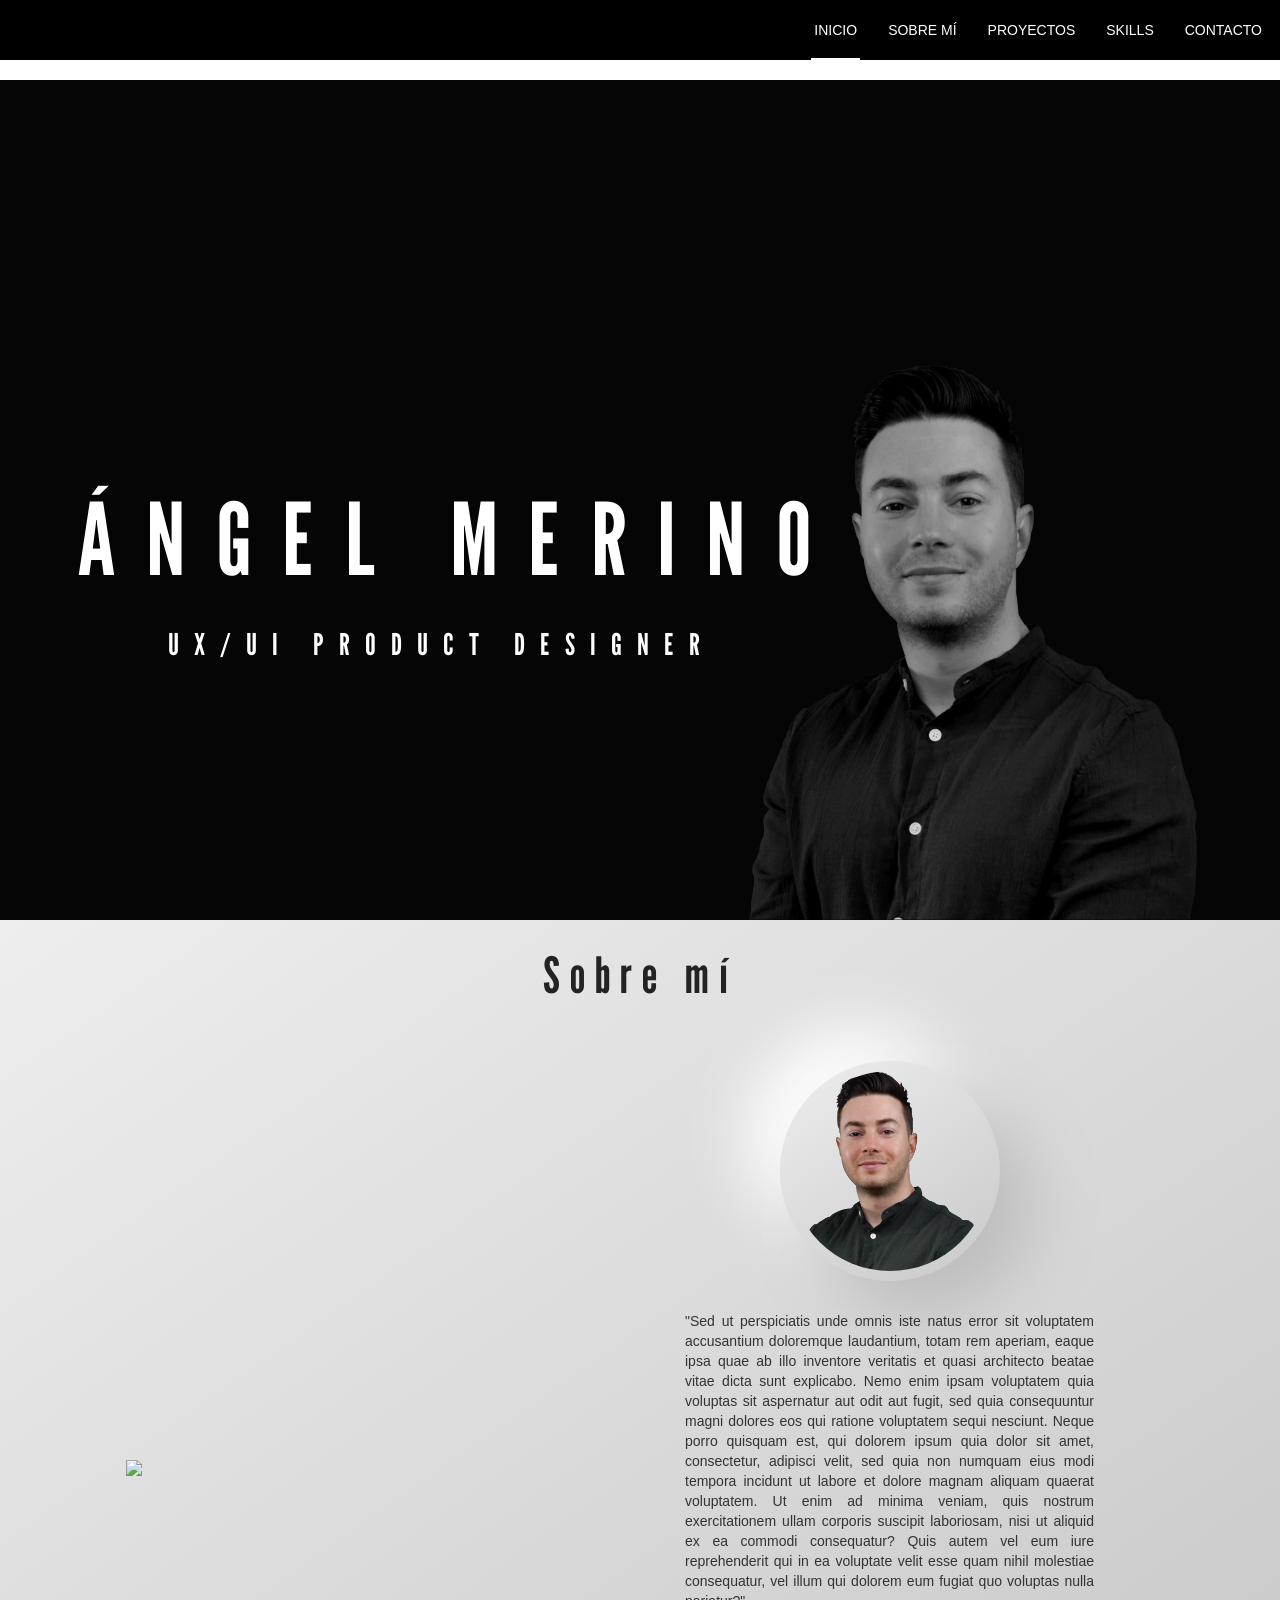
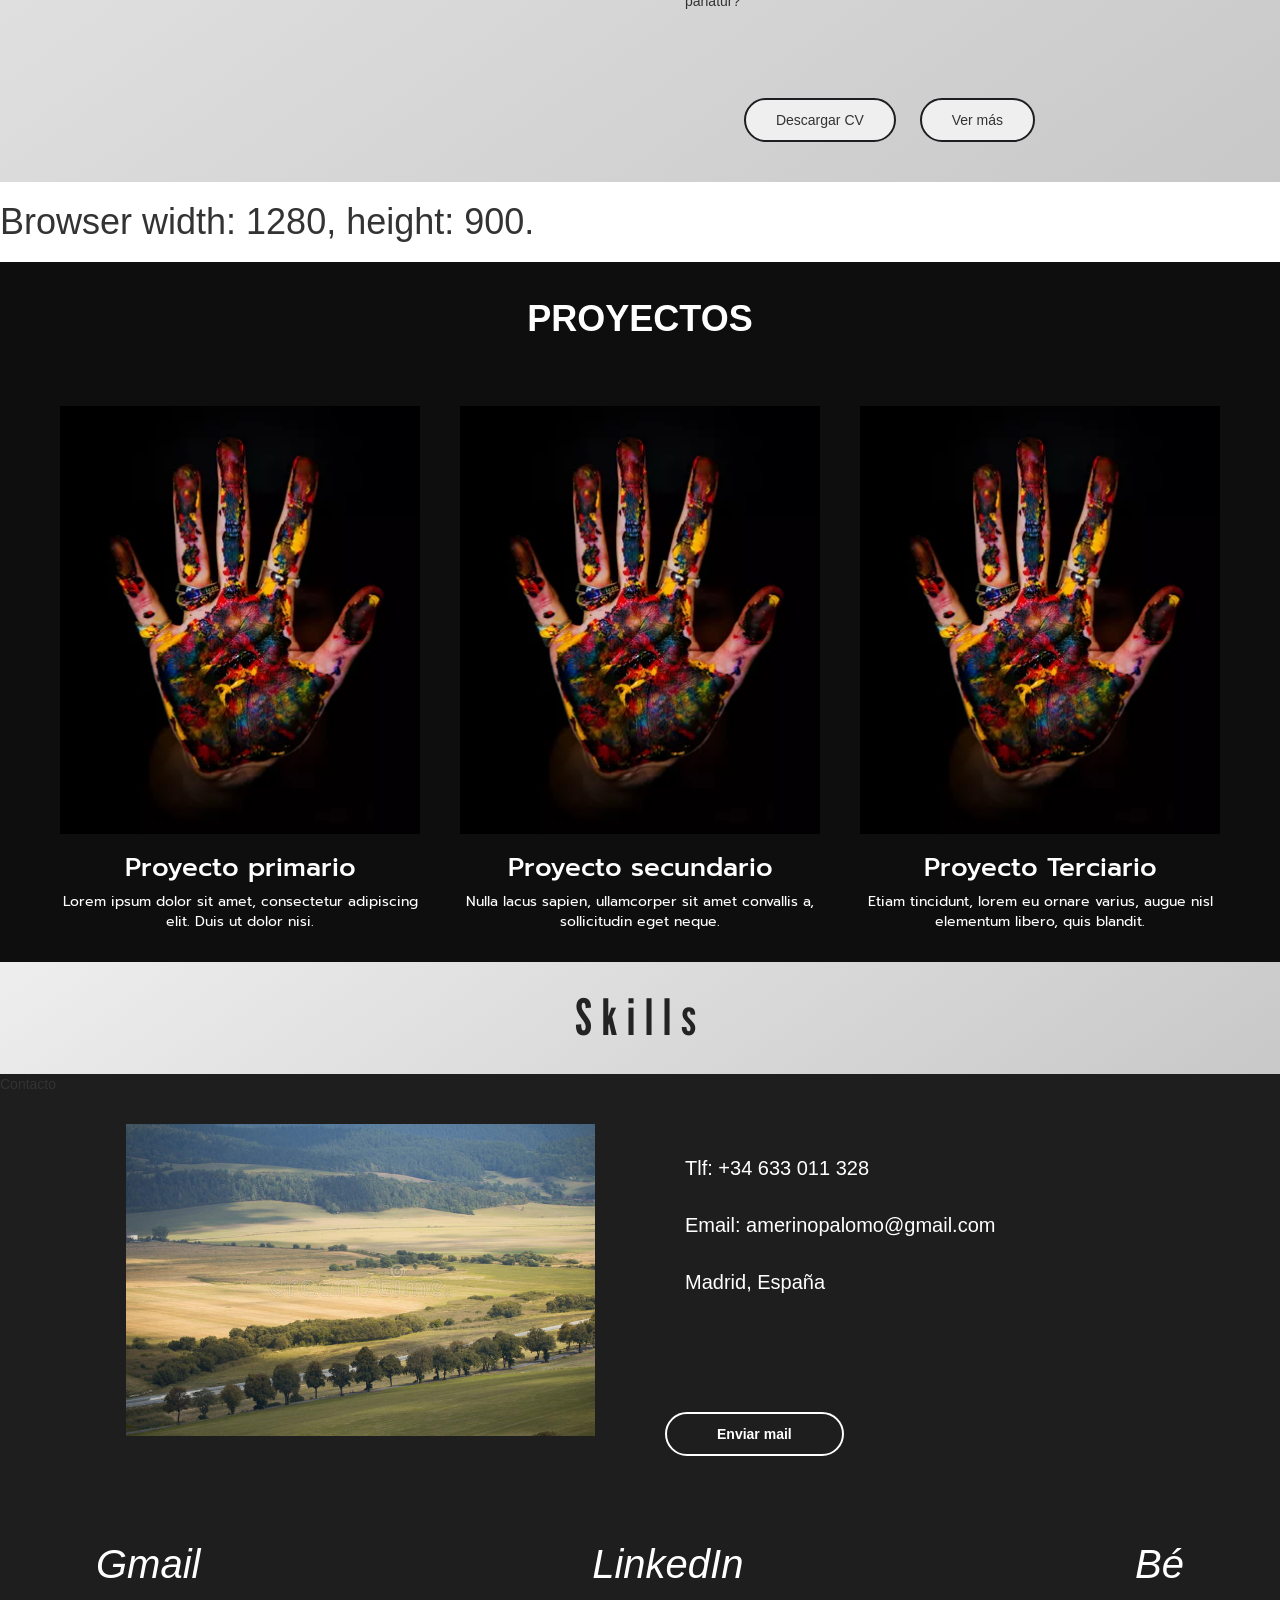
==== index.html @ cefaa162 "proyect section" ====
<!DOCTYPE html>
<html lang="en">
<head>
    <meta http-equiv="Content-Type" content="text/html; charset=utf-8">
    <meta http-equiv="X-UA-Compatible" content="IE=edge">
    <title>Ángel Merino</title>
    <meta name="description" content="Ángel Merino Portfolio">
    <meta name="author" content="Jorge Martín Gabardós">
    <meta name="keywords" content="">
    <meta name="viewport" content="width=device-width, initial-scale=1, minimum-scale=1, user-scalable=no">
    <link rel="icon" type="image/png" href="assets/img/fav-icon.png">
    <link rel="stylesheet" href="assets/css/bootstrap.min.css" />
    <link rel="stylesheet" href="assets/css/font-awesome.min.css" />

    <link rel="stylesheet" href="assets/css/style.css">ç
    <link rel="stylesheet" href="assets/css/proyectsStyle.css">
    <link href='https://fonts.googleapis.com/css?family=League Gothic' rel='stylesheet'>
    <link href='https://fonts.googleapis.com/css?family=Rubik' rel='stylesheet'>
    <link href='https://fonts.googleapis.com/css?family=Prompt' rel='stylesheet'>
    <link href="https://fonts.cdnfonts.com/css/sf-pro-display" rel="stylesheet">

</head>
<body>
    <!-- Header -->
    <header id="masthead" class="site-header">
        <nav id="primary-navigation" class="site-navigation" data-spy="affix">
            <div class="navbar-header page-scroll">
                <button type="button" class="navbar-toggle collapsed" data-toggle="collapse" data-target="#portfolio-perfect-collapse" aria-expanded="false" >
                    <span class="icon-bar"></span>
                    <span class="icon-bar"></span>
                    <span class="icon-bar"></span>
                </button>
                    
                    <!-- Name -->
                <div class="page-scroll site-logo">
                    <a href="#masthead"></a>
                </div>
            </div><!-- /.navbar-header -->
            <div class="main-menu collapse navbar-collapse" id="portfolio-perfect-collapse">
                    <!-- Navigation -->
                <ul class="nav navbar-nav navbar-right">
                    <li class="page-scroll"><a href="#masthead">Inicio</a></li>
                    <li class="page-scroll"><a href="#about">Sobre Mí</a></li>
                    <li class="page-scroll"><a href="#proyects">Proyectos</a></li>
                    <li class="page-scroll"><a href="#skills">Skills</a></li>
                    <li class="page-scroll"><a href="#contact">Contacto</a></li>                 
                </ul><!-- /.navbar-nav -->

            </div><!-- /.navbar-collapse -->
        </nav><!-- /.primary-navigation -->
    </header><!-- /#header -->
    <!-- End Header -->

    <!-- Hero Section, Background Image change in css -->
        <div id="top" class="hero background-overlay">
            <div class="hero-filter">
            <!-- Name & Description -->
                <div class="hero-content">
                    <h1>Ángel Merino</h1>
                    <p class="hero-job"><span>ux/ui product designer</span></p>
                </div>
            </div>
        </div>

    <!-- Main content -->
    <main id="main" class="site-main">
        <!-- ----------------------ABOUT ME---------------------- -->
		<section class="site-section" id="about">
			<div class="about-section">
                <div class="about-title">
                    <span>Sobre mí</span>
                </div>
                <div class="about-me">
                    <div class="about-media">
                        <div class="about-video">
                            <iframe src="https://www.youtube.com/embed/mkggXE5e2yk" width=640 height=360 title="YouTube video player" frameborder="0" allow="accelerometer; autoplay; clipboard-write; encrypted-media; gyroscope; picture-in-picture; web-share" allowfullscreen></iframe>
                        </div>
                        <div class="about-image">
                            <img src="https://picsum.photos/id/237/1920/1080">
                        </div>
                    </div>
                    <div class="about-content">
                        <div class="avatar-frame">
                            <div class="about-avatar"></div>
                        </div>
                        <div class="about-text">
                            <p>"Sed ut perspiciatis unde omnis iste natus error sit voluptatem accusantium doloremque laudantium, totam rem aperiam, eaque ipsa quae ab illo inventore veritatis et quasi architecto beatae vitae dicta sunt explicabo. Nemo enim ipsam voluptatem quia voluptas sit aspernatur aut odit aut fugit, sed quia consequuntur magni dolores eos qui ratione voluptatem sequi nesciunt. Neque porro quisquam est, qui dolorem ipsum quia dolor sit amet, consectetur, adipisci velit, sed quia non numquam eius modi tempora incidunt ut labore et dolore magnam aliquam quaerat voluptatem. Ut enim ad minima veniam, quis nostrum exercitationem ullam corporis suscipit laboriosam, nisi ut aliquid ex ea commodi consequatur? Quis autem vel eum iure reprehenderit qui in ea voluptate velit esse quam nihil molestiae consequatur, vel illum qui dolorem eum fugiat quo voluptas nulla pariatur?"</p>
                        </div>
                        <div class="about-button">
                            <input type="button" value="Descargar CV"/>
                            <input type="button" value="Ver más"/>
                        </div>
                    </div>
                </div>
			</div>
		</section>
    </div>

<h1 id="demo"></h1>
<script>
var w = window.innerWidth;
var h = window.innerHeight;

var x = document.getElementById("demo");
x.innerHTML = "Browser width: " + w + ", height: " + h + ".";
</script>

<!-- INICIO DE SECCION - PROYECTOS -->
    <section class="site-section" id="proyects">
    
    <div class="proyect-section">
        <h1>Proyectos</h1>
        <div class="proyect-content">
            <div class="proyect">
                <div class="proyect-image">
                    <img src="assets/img/blog01.png">
                </div>
                <div class="proyect-desc">
                    <h2>Proyecto primario</h2>
                    <p>
                        Lorem ipsum dolor sit amet, consectetur adipiscing elit. Duis ut dolor nisi. 
                    </p>
                </div>
            </div>
            <div class="proyect">
                <div class="proyect-image">
                    <img src="assets/img/blog01.png">
                </div>
                <div class="proyect-desc">
                    <h2>Proyecto secundario</h2>
                    <p>
                        Nulla lacus sapien, ullamcorper sit amet convallis a, sollicitudin eget neque.
                    </p>
                </div>
            </div>
            <div class="proyect">
                <div class="proyect-image">
                    <img src="assets/img/blog01.png">
                </div>
                <div class="proyect-desc">
                    <h2>Proyecto Terciario</h2>
                    <p>
                        Etiam tincidunt, lorem eu ornare varius, augue nisl elementum libero, quis blandit.
                    </p>
                </div>
            </div>
        </div>
    </div>
    </section>
    <!-- FIN DE SECCIÓN - PROYECTOS -->
    <section class="site-section" id="skills">
        <div class="skills-section">
            <div class="skills-title">
                <span>Skills</span>
            </div>
    </section>

    <section class="site-section" id="contact">
        <div class="contact-section">
            <div class="contact-title">
                <span>Contacto</span>
            </div>
            <div class="contact">
                <div class="contact-media">
                    <div class="contact-image">
                        <img src="assets/img/paisaje-genérico.jpg">
                    </div>
                </div>
                <div class="contact-content">
                    <div class="contact-data">
                        <p>
                            Tlf: +34 633 011 328<br><br>
                            Email: amerinopalomo@gmail.com<br><br>
                            Madrid, España<br><br>
                        </p>
                    </div>
                    <div class="contact-button">
                        <input type="button" value="Enviar mail">
                    </div>      
                </div>
            </div>
            <div class="networks">
                <i>Gmail</i>
                <i>LinkedIn</i>
                <i>Bé</i>
            </div>
        </div>
    </section>
    <!-- Bootstrap core JavaScript
    ================================================== -->
    <!-- Placed at the end of the document so the pages load faster -->
    <!-- jQuery core js | Do not Delete -->
    <script src="assets/js/jquery.min.js"></script>

    <!-- Bootstrap core js | Do not Delete -->
    <script src="assets/js/bootstrap.min.js"></script>

    <!-- Easing JS -->
    <script src="assets/js/jquery.easing.min.js"></script>

    <!-- Custom JS -->
    <script src="assets/js/script.js"></script>
  
</body>
</html>
---- assets/css/style.css ----
* {margin:0; padding:0}
/*
 * Theme Name: Pixel Perfect Portfolio
 * Author: Pixel Perfect
 * Author URI/Mail: pixelperfectmk@gmail.com
 * Version: 1.0
 */


/* CUSTOM RESETS
================================================== */

/* LAYOUT
================================================== */
html, body {
  width: 100%;
  height: 100%;
  margin: 0;
  /* padding:0px 5px 0px 5px;*/
}

/* HEADER
================================================== */
.site-header {
  height: 60px;
}

.site-logo {
  display: inline-block;
  position: relative;
  padding: 0 30px 0 15px;
  height: 60px;
  z-index: 2;
}

.site-logo:before {
  content: '';
  position: absolute;
  width: 2000px;
  height: 100%;
  top: 0;
  right: 0;
}

.site-logo a {
  position: relative;
  font-family: ""; /* falta incluir */
  display: inline-block;
  margin-top: 17px;
  font-size: 26px;
  line-height: 26px;
  color: #ffffff;
  text-transform: uppercase;
}

/* Navigation */
.site-navigation {
  background-color: #000;
}

.site-navigation.affix {
  top: 0;
  left: 0;
  right: 0;
  width: 100%;
  z-index: 1005;
}

.site-navigation .navbar-nav {
  padding-top: 23px;
}

.site-navigation .navbar-nav > li > a {
  padding: 0px 3px 21px;
  font-size: 14px;
  line-height: 14px;
  color: #ffffff;
  text-transform: uppercase;
  border-bottom: 2px solid transparent;
  -webkit-transition: border-color 0.20s ease-in-out;
  -o-transition: border-color 0.20s ease-in-out;
  -moz-transition: border-color 0.20s ease-in-out;
  transition: border-color 0.20s ease-in-out;
}

.site-navigation .navbar-nav.navbar-right {
  margin-right: 0;
}

.site-navigation .navbar-nav > li + li > a {
  margin-left: 25px; /* margen entre elementos del menú */
}

.navbar-nav > li > a:hover,
.navbar-nav > li.active > a,
.nav > li > a:hover,
.nav > li.active > a {
  background-color: transparent;
  border-color: #FFF;
}

.nav > li > a:focus {
  background-color: transparent;
}

@media only screen and (max-width: 1199px) {
  /* HEADER */
  .site-navigation .navbar-nav > li + li > a {
    margin-left: 15px;
  }
  .service p {
    bottom: 10px;
  }
}

@media only screen and (max-width: 991px) {
  /* HEADER */
  .site-navigation .navbar-nav > li + li > a {
    margin-left: 8px;
  }
}

@media only screen and (max-width: 767px) {
  /* HEADER */
  /* Navigation */
  .site-navigation .navbar-nav {
    padding-top: 0;
  }
  .site-navigation .navbar-toggle {
    margin: 0 5px 0 0;
    height: 60px;
    line-height: 60px;
    border: 0;
  }
  .site-navigation .navbar-toggle .icon-bar {
    position: relative;
    background-color: #fff;
    transition: top 0.20s ease-in-out;
    -moz-transition: top 0.20s ease-in-out;
    -webkit-transition: top 0.20s ease-in-out;
    -o-transition: top 0.20s ease-in-out;
    -ms-transition: top 0.20 ease-in-out;
  }
  .site-navigation .navbar-toggle .icon-bar:first-child {
    top: 6px;
  }
  .site-navigation .navbar-toggle .icon-bar:last-child {
    top: -6px;
  }
  .site-navigation .navbar-toggle.collapsed .icon-bar {
    top: 0;
  }
  .site-navigation .navbar-collapse {
    position: relative;
    background-color: #1c1e22;
    z-index: 99;
    text-align: center;
    box-shadow: none;
  }
  .site-navigation .navbar-nav {
    margin: 0;
  }
  .site-navigation .navbar-nav > li > a {
    display: inline-block;
    margin: 10px 0;
    padding-bottom: 0px;
  }
  .site-navigation .navbar-nav > li + li > a {
    margin-left: 0;
  }
}

/* HERO
================================================== */
.hero {
  background: url('../img/avatar-byn.png') no-repeat;
  background-color: #050505;
  background-position:right 10% bottom 0%;
  background-size:35%;
  height: calc(100% - 60px);
  width: 100%;
  display: table;
}

.hero-filter {
  width:100%;
  height:100%;
  /* background-image: url('../img/broken-noise.png'); */
}
.hero-content {
  width:100%;
  color: #ffffff;
  display: table-cell;
  vertical-align: middle;
  position: relative;
  text-transform: uppercase;
  font-family:'league gothic';
}

.hero-content h1 {
  width:100%;
  font-size: 100px;
  text-align: left;
  margin-left:10%;
  padding-top: 50%;
  letter-spacing:30px;
}

.hero-content p {
  padding: 0 15px;
  margin: 30px auto 0;
  text-align: left;
  margin-left: 20%;
  text-transform: uppercase;
  letter-spacing:15px;
}

.hero-content .hero-job {
  font-size: 30px;
}

.hero-content .hero-job span {
  padding-bottom: 5px;
}

.hero-content .hero-job-desc {
  max-width: 700px;
}

@media only screen and (max-width: 967px) {
  /* HEADER */
  /* HERO */
  .hero {
    background-size:75%;
  }
  .hero-content h1 {
    width:80%;
    padding-top:10%;
    font-size: 75px;
    letter-spacing:15px;
  }
  .hero-content p {
    font-size: 100px;
    letter-spacing:7px;
    margin-left:10%;
  }
}

.site-section{
  height:auto;
}
/*
.site-main {
  z-index: 1;
}

/*
 * Sections

.site-section {
  padding: 100px 0;
}

.site-section h2 {
  font-family:;
  margin: 0 auto;
  font-size: 32px;
  color: #196fc2;
  text-align: center;
  text-transform: uppercase;
}
*/

.about-section {
  background: linear-gradient(145deg, #eeeeee, #c8c8c8);
  height:calc(100% - 60px);
}
.about-title, .skills-title {
  padding:20px 0px 20px 0px;
  text-align: center;
  font-family: 'League gothic';
  font-size: 50px;
  letter-spacing:10px;
  color:#232323
}
.about-me {
  width:85%;
  margin:0 auto;
  padding:30px;
  display:flex;
  flex-wrap:wrap;
  border-radius:50px;
  /*
  background: linear-gradient(145deg, #eeeeee, #c8c8c8);
  box-shadow:  33px 33px 66px #bdbdbd,
               -33px -33px 66px #ffffff;
               */
}
.about-media {
  width:50%;
  padding-right:30px;
  flex:1 1;
  z-index:2;
}
.about-media iframe {
  width:100%;
  margin-bottom:30px;
  /* border-radius:25px;
  /* box-shadow: 10px 10px 20px 2px grey; */
  z-index:1;
}
.about-media img {
  width: 100%;
  /* border-radius:25px;
  /* box-shadow: 10px 10px 20px 2px grey; */
  z-index:1;
}
.about-content {
  width:50%;
  padding-left:30px;
  padding-right:30px;
  flex:1 1;
  font-family:'SF Pro Display', sans-serif;
  z-index: 1;
}
.about-content p {
  padding:30px;
}
.avatar-frame {
  display: block;
  width:max-content;
  height:max-content;
  border-radius: 50%;
  margin:0px auto;
  padding:10px;
  background: linear-gradient(145deg, #eeeeee, #c8c8c8);background-color: #DEDEDE;
  box-shadow:  33px 33px 66px #BDBDBD, -33px -33px 66px #FFFFFF;
}
.about-avatar {
  width:200px;
  height:200px;
  border-radius: 50%;
  display: block;
  background-image: url('../img/avatar.PNG');
  background-size: cover;
}
.about-text {
  width: 100%;
  font-size: 1em;
  text-align: justify;
}
.about-button {
  text-align: center;
  margin-top:10%
}
.about-button input {
  margin:10px;
  padding:10px 30px 10px 30px;
  border:2px solid #1c1e22;
  border-radius:9999em;
/*
  box-shadow:  33px 33px 66px #BDBDBD, -33px -33px 66px #FFFFFF;*/
}

@media only screen and (max-width: 967px) {
  .about-section {
    padding:0px;
  }
  .about-me {
    width:100%;
    border-radius:0px;
  }
  .about-title, .skills-title {
    font-size: 30px;
  }
  .about-media {
    padding:0;
    order:2;
    flex: 1 1 100%;
  }
  .about-content {
    order:1;
    flex:1 1 100%;
    padding-left:10px;
    padding-right:10px;
  }
  .about-content p {
    padding:10px;
  }
  .about-button {
    padding-bottom: 40px;
  }
  .about-media iframe {
    margin-bottom:0px;
    border-radius:0px;
  }
  .about-media img {
    display:none;
  }
}
/* 
.proyect-section {
  background: #1E1E1E;
  height:calc(100% - 60px);
  padding-bottom:40px;
}
.proyect-title, .contact-title {
  padding:20px 0px 20px 0px;
  text-align: center;
  font-family: 'League gothic';
  font-size: 50px;
  letter-spacing:10px;
  color:#eeeeee
}
.proyect-row {
  width:calc(85% - 100px);
  height: auto;
  padding:50px;
  margin:0px auto;
  display:flex;
  flex-wrap:wrap;
  background-repeat: no-repeat;
  background-size: 100px 100px;
}

.proyect-column {
  width:100%;
  flex: 50%;
  padding:20px;
  align-items: center;

}
.proyect-image {
  object-fit: cover;
  width:auto;
  height:300px;
  background-image:url('https://picsum.photos/id/237/1920/1080');
  background-size:contain;
  background-repeat:round;
}

@media screen and (max-width: 992px) {
  .proyect-title, .contact-title {
    font-size:30px;
  }
  .proyect-row {
    width:85%;
    flex-direction: column;
    padding:0
  }
}1
/* SKILLS SECTION */
.skills-section {
  background: linear-gradient(145deg, #eeeeee, #c8c8c8);
  height:calc(100% - 60px);
}





/* CONTACT SECTION */
.contact-section {
  background: #1E1E1E;
  height:calc(100% - 60px);
  padding-bottom:40px;
}
.contact {
  width:85%;
  margin:0 auto;
  padding:30px;
  display:flex;
  flex-wrap:wrap;
  border-radius:50px;
}
.contact-media {
  width:50%;
  padding-right:30px;
  flex:1 1;
  z-index:2;
}
.contact-media img {
  width:100%;
}
.contact-content {
  width:50%;
  padding-left:30px;
  padding-right:30px;
  flex:1 1;
  font-family:'SF Pro Display', sans-serif;
  z-index: 1;
}
.contact-content p {
  padding:30px;
  color: #ffffff;
  font-size:20px;
}
.contact-button {
  margin-top:10%
}
.contact-button input {
  margin:10px;
  padding:10px 50px 10px 50px;
  border:2px solid #FFFFFF;
  border-radius:9999em;
  background-color:#1E1E1E;
  font-family:'SF Pro Display', sans-serif;
  color:#FFFFFF;
  font-weight: bolder;
/*
  box-shadow:  33px 33px 66px #BDBDBD, -33px -33px 66px #FFFFFF;*/
}
.networks {
  margin: 0 auto;
  width:85%;
  display: flex;
  justify-content: space-between;
  color:#FFFFFF;
  font-size:40px;
  padding:40px 0px 40px 0px;
}
.networks i {

}
@media only screen and (max-width: 967px) {
  .contact-media {
    display:none;
  }
  .contact {
    width:100%;
  }
}
/*
 * Sections: Background;

 
 .section-background {
  padding:20px;
  position: relative;
  background-size: cover;
  background-attachment: fixed;
  height:100%;
  text-align: center;
}
/* Sections background: Quote 


.section-quote {
  background-color: #000000;
  background-image: url("../img/diagmonds-light.png");
  background-size: auto;
}


/* width */
::-webkit-scrollbar {
  border-radius: 9999em;
  width:5px
}

/* Track */
::-webkit-scrollbar-track {
  background: #1E1E1E;

}

/* Handle */
::-webkit-scrollbar-thumb {
  background: #f1f1f1;
  border-radius: 9999em;
}

/* Handle on hover */
::-webkit-scrollbar-thumb:hover {
  background: #f4f4f4;
}
---- assets/css/proyectsStyle.css ----
.proyect-section {
    width: 100%;
    background-color: #0e0e0e;
    text-align: center;
}
.proyect-section h1 {
    display: block;
    padding: 30px;
    color: #fff;
    font-weight: 700;
    text-transform: uppercase;
    line-height: 1.5;
}
.proyect-content {
    display: flex;
    flex-wrap: wrap;
    justify-content: center;
}
.proyect {
    flex: 0 0 400px;
    height: 80%;
    padding: 20px;
}
.proyect-image {
    overflow: hidden;
}
.proyect-image > img {
    width: 100%;
    transform: scale(1);
    transition: all 0.8s;
}
.proyect-image > img:hover {
    transform: scale(1.1);
    cursor: pointer
}
.proyect-desc h2 {
    font-size: 26px;
    color: #fff;
    font-family: "Prompt",sans-serif;
    font-weight: 500;
}
.proyect-desc p {
    color: #fff;
    font-family: "Prompt",sans-serif;
}
@media only screen and (max-width: 1220px) {
    .proyect-section {
        height: fit-content;
    }
    .proyect {
        flex: 0 0 50;
    }
}
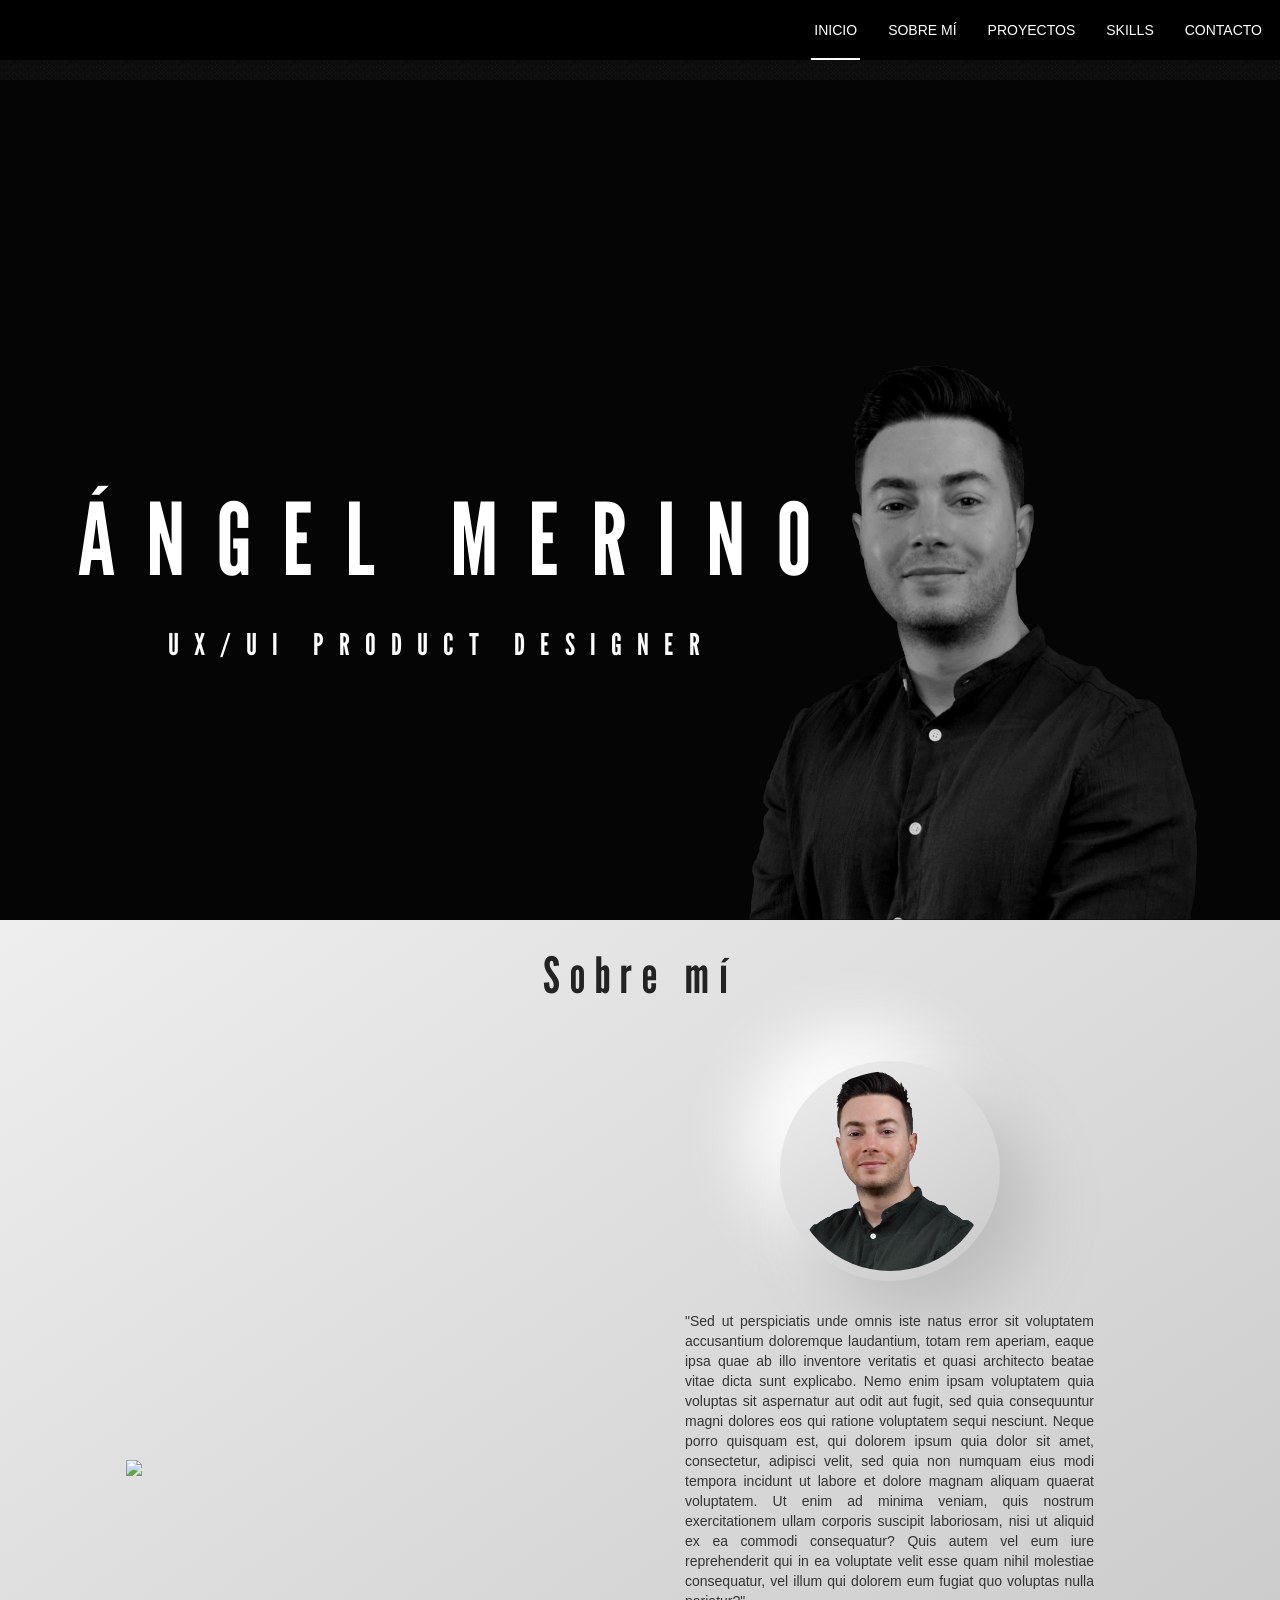
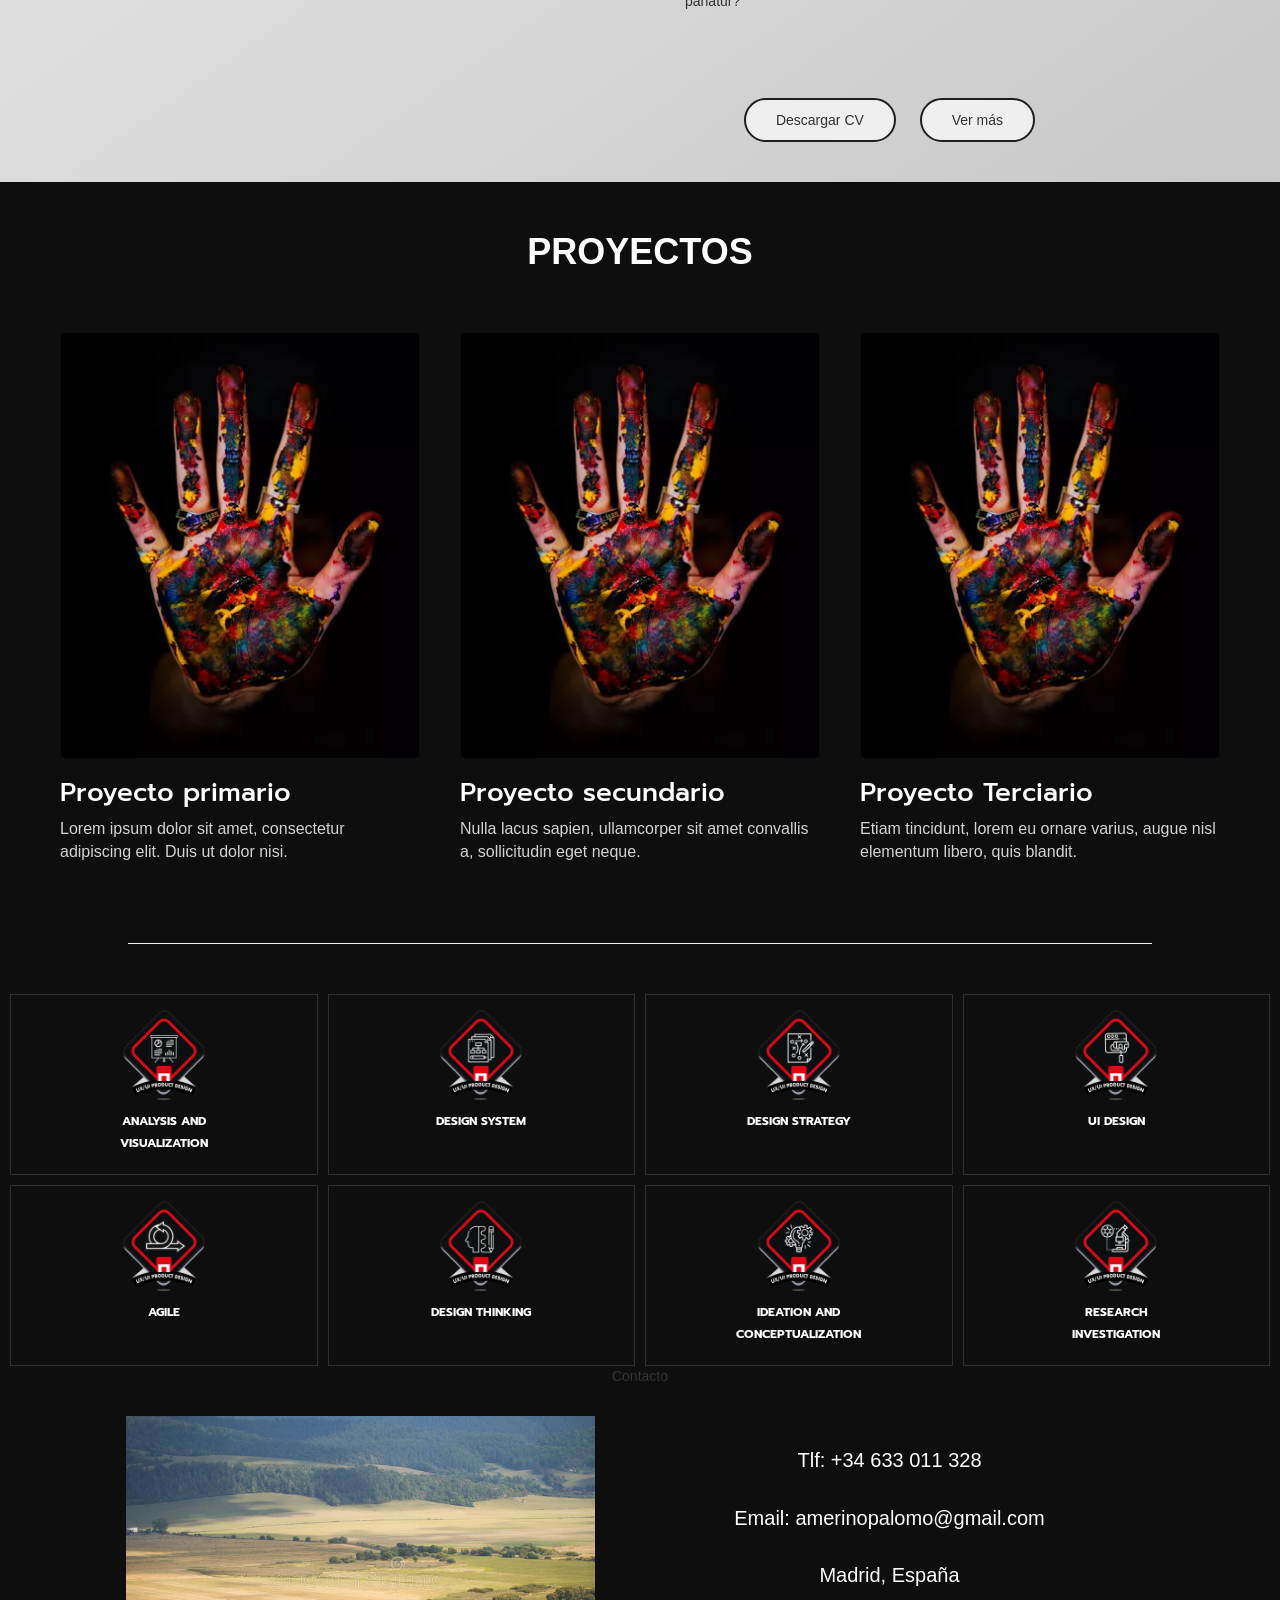
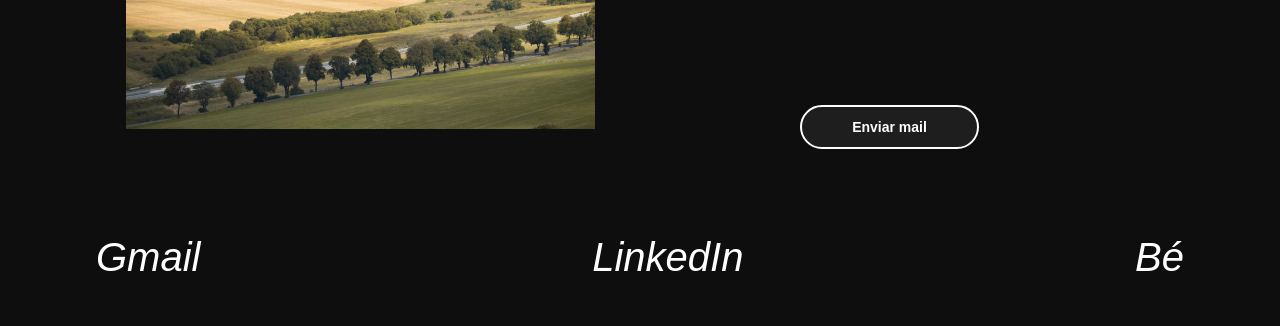
==== commit 37d3dd36: "badges" ====
--- a/index.html
+++ b/index.html
@@ -94,9 +94,53 @@
                 </div>
 			</div>
 		</section>
-    </div>
-
-<h1 id="demo"></h1>
+
+    <div class="section-spacing"></div>
+<!-- INICIO DE SECCION - PROYECTOS -->
+    <section class="site-section" id="proyects">
+        <div class="proyect-section">
+            <h1>Proyectos</h1>
+            <div class="proyect-content">
+                <div class="proyect">
+                    <div class="proyect-image">
+                        <img src="assets/img/blog01.png">
+                    </div>
+                    <div class="proyect-desc">
+                        <h2>Proyecto primario</h2>
+                        <p>
+                            Lorem ipsum dolor sit amet, consectetur adipiscing elit. Duis ut dolor nisi. 
+                        </p>
+                    </div>
+                </div>
+                <div class="proyect">
+                    <div class="proyect-image">
+                        <img src="assets/img/blog01.png">
+                    </div>
+                    <div class="proyect-desc">
+                        <h2>Proyecto secundario</h2>
+                        <p>
+                            Nulla lacus sapien, ullamcorper sit amet convallis a, sollicitudin eget neque.
+                        </p>
+                    </div>
+                </div>
+                <div class="proyect">
+                    <div class="proyect-image">
+                        <img src="assets/img/blog01.png">
+                    </div>
+                    <div class="proyect-desc">
+                        <h2>Proyecto Terciario</h2>
+                        <p>
+                            Etiam tincidunt, lorem eu ornare varius, augue nisl elementum libero, quis blandit.
+                        </p>
+                    </div>
+                </div>
+            </div>
+        </div>
+    </section>
+<!-- FIN DE SECCIÓN - PROYECTOS -->
+    <hr class="spacing">
+<!--
+    <h1 id="demo"></h1>
 <script>
 var w = window.innerWidth;
 var h = window.innerHeight;
@@ -104,57 +148,47 @@
 var x = document.getElementById("demo");
 x.innerHTML = "Browser width: " + w + ", height: " + h + ".";
 </script>
-
-<!-- INICIO DE SECCION - PROYECTOS -->
-    <section class="site-section" id="proyects">
-    
-    <div class="proyect-section">
-        <h1>Proyectos</h1>
-        <div class="proyect-content">
-            <div class="proyect">
-                <div class="proyect-image">
-                    <img src="assets/img/blog01.png">
-                </div>
-                <div class="proyect-desc">
-                    <h2>Proyecto primario</h2>
-                    <p>
-                        Lorem ipsum dolor sit amet, consectetur adipiscing elit. Duis ut dolor nisi. 
-                    </p>
-                </div>
-            </div>
-            <div class="proyect">
-                <div class="proyect-image">
-                    <img src="assets/img/blog01.png">
-                </div>
-                <div class="proyect-desc">
-                    <h2>Proyecto secundario</h2>
-                    <p>
-                        Nulla lacus sapien, ullamcorper sit amet convallis a, sollicitudin eget neque.
-                    </p>
-                </div>
-            </div>
-            <div class="proyect">
-                <div class="proyect-image">
-                    <img src="assets/img/blog01.png">
-                </div>
-                <div class="proyect-desc">
-                    <h2>Proyecto Terciario</h2>
-                    <p>
-                        Etiam tincidunt, lorem eu ornare varius, augue nisl elementum libero, quis blandit.
-                    </p>
-                </div>
-            </div>
-        </div>
-    </div>
+-->
+    <section class="site-section">
+        <div class="badge-section">
+            <div class="badge cert-1">
+                <img src="assets/img/badge_analysis_and_visualization.png">
+                <p>Analysis and </p>
+                <p>Visualization</p>
+            </div>
+            <div class="badge cert-2">
+                <img src="assets/img/badge_design_system.png">
+                <p>Design System</p>
+            </div>
+            <div class="badge cert-6">
+                <img src="assets/img/badge_design_strategy.png">
+                <p>Design Strategy</p>
+            </div>
+            <div class="badge cert-4">
+                <img src="assets/img/badge_ui_design.png">
+                <p>UI design</p>
+            </div>
+            <div class="badge cert-5">
+                <img src="assets/img/badge_agile.png">
+                <p>Agile</p>
+            </div>
+            <div class="badge cert-8">
+                <img src="assets/img/badge_design_thinking.png">
+                <p>Design Thinking</p>
+            </div>
+            <div class="badge cert-7">
+                <img class="badge-6" src="assets/img/badge_ideation_and_conceptualization.png">
+                <p>Ideation and</p>
+                <p>conceptualization</p>
+            </div>
+            <div class="badge cert-3">
+                <img src="assets/img/badge_research-investigation.png">
+                <p>Research</p>
+                <p>Investigation</p>
+            </div>
+        </div>
     </section>
-    <!-- FIN DE SECCIÓN - PROYECTOS -->
-    <section class="site-section" id="skills">
-        <div class="skills-section">
-            <div class="skills-title">
-                <span>Skills</span>
-            </div>
-    </section>
-
+<!-- INICIO DE SECCION - CONTACTO -->
     <section class="site-section" id="contact">
         <div class="contact-section">
             <div class="contact-title">
--- a/assets/css/style.css
+++ b/assets/css/style.css
@@ -16,6 +16,9 @@
   width: 100%;
   height: 100%;
   margin: 0;
+  background-color: #0e0e0e;
+  background-image: url("../img/dark-matter.png");
+  background-attachment:fixed
   /* padding:0px 5px 0px 5px;*/
 }
 
@@ -273,7 +276,6 @@
 
 .about-section {
   background: linear-gradient(145deg, #eeeeee, #c8c8c8);
-  height:calc(100% - 60px);
 }
 .about-title, .skills-title {
   padding:20px 0px 20px 0px;
@@ -452,18 +454,129 @@
 /* SKILLS SECTION */
 .skills-section {
   background: linear-gradient(145deg, #eeeeee, #c8c8c8);
-  height:calc(100% - 60px);
-}
-
-
-
-
-
-/* CONTACT SECTION */
+}
+/* -------------------------- Sección de proyectos -------------------------- */
+
+.proyect-section {
+  width: 100%;
+  text-align: center;
+}
+.proyect-section hr {
+  height:1px
+}
+.proyect-section h1 {
+  display: inline-block;
+  padding: 30px;
+  color: #fff;
+  font-weight: 700;
+  text-transform: uppercase;
+}
+.proyect-content {
+  display: flex;
+  flex-wrap: wrap;
+  justify-content: center;
+}
+.proyect {
+  flex: 0 0 400px;
+  height: 80%;
+  padding: 20px;
+}
+.proyect-image {
+  overflow: hidden;
+  border: 1px solid transparent;
+  transition: all 0.2s;
+  border-radius: 5px;
+}
+.proyect-image > img {
+  width: 100%;
+  transform: scale(1);
+  transition: all 0.4s;
+  
+}
+.proyect-image > img:hover {
+  cursor: pointer;
+  transform: scale(1.1); 
+}
+.proyect-image:hover {
+  border: 1px solid rgba(255, 255, 255, 0.25); 
+
+}
+.proyect-desc {
+  text-align: left;
+}
+.proyect-desc h2 {
+  font-size: 26px;
+  color: #fff;
+  font-family: "Prompt",sans-serif;
+  font-weight: 500;
+}
+.proyect-desc p {
+  font-size: 16px;
+  color: #d3d3d4;
+  font-family: "Prompt",sans-serif;
+  font-weight: 100;
+}
+@media only screen and (max-width: 1220px) {
+  .proyect-section {
+      height: fit-content;
+  }
+  .proyect {
+      flex: 0 0 50;
+      transition: all 0.8s;
+  }
+}
+
+/* -------------------------- Fin sección de proyectos -------------------------- */
+.spacing {
+  width: 80%;
+  margin: 50px auto;
+}
+/* -------------------------- Sección de insignias -------------------------- */
+.badge-section {
+  width: fit-content;
+  margin: 0 auto;
+  display: flex;
+  flex-wrap: wrap;
+  gap: 10px;
+} 
+.badge {
+  width: 150px;
+  padding: 15px 0 15px;
+  border: 1px solid #2e2e2e;
+  background-color: transparent;
+  border-radius: 0px;
+} 
+.badge img {
+  width: 90px;
+  margin-bottom: 15px;
+}
+.badge p {
+  text-align: center;
+  font-family: "Prompt",sans-serif;
+  font-size: 12px;
+  text-transform: uppercase;
+}
+@media only screen and (max-width: 1445px) {
+  .badge-section {
+      padding: 0px 10px 0px 10px;
+  }
+  .badge {
+      flex: 1 0 21%;
+  }
+}
+@media only screen and (max-width: 740px) {
+  .badge {
+      flex: 1 0 33%;
+  }
+}
+/* -------------------------- Fin sección de insignias -------------------------- */
+
+/* -------------------------- Sección de contacto -------------------------- */
+
 .contact-section {
-  background: #1E1E1E;
-  height:calc(100% - 60px);
-  padding-bottom:40px;
+  width: 100%;
+  background-color: #0e0e0e;
+  text-align: center;
 }
 .contact {
   width:85%;
@@ -555,7 +668,7 @@
 /* width */
 ::-webkit-scrollbar {
   border-radius: 9999em;
-  width:5px
+  width:10px
 }
 
 /* Track */
@@ -567,7 +680,6 @@
 /* Handle */
 ::-webkit-scrollbar-thumb {
   background: #f1f1f1;
-  border-radius: 9999em;
 }
 
 /* Handle on hover */
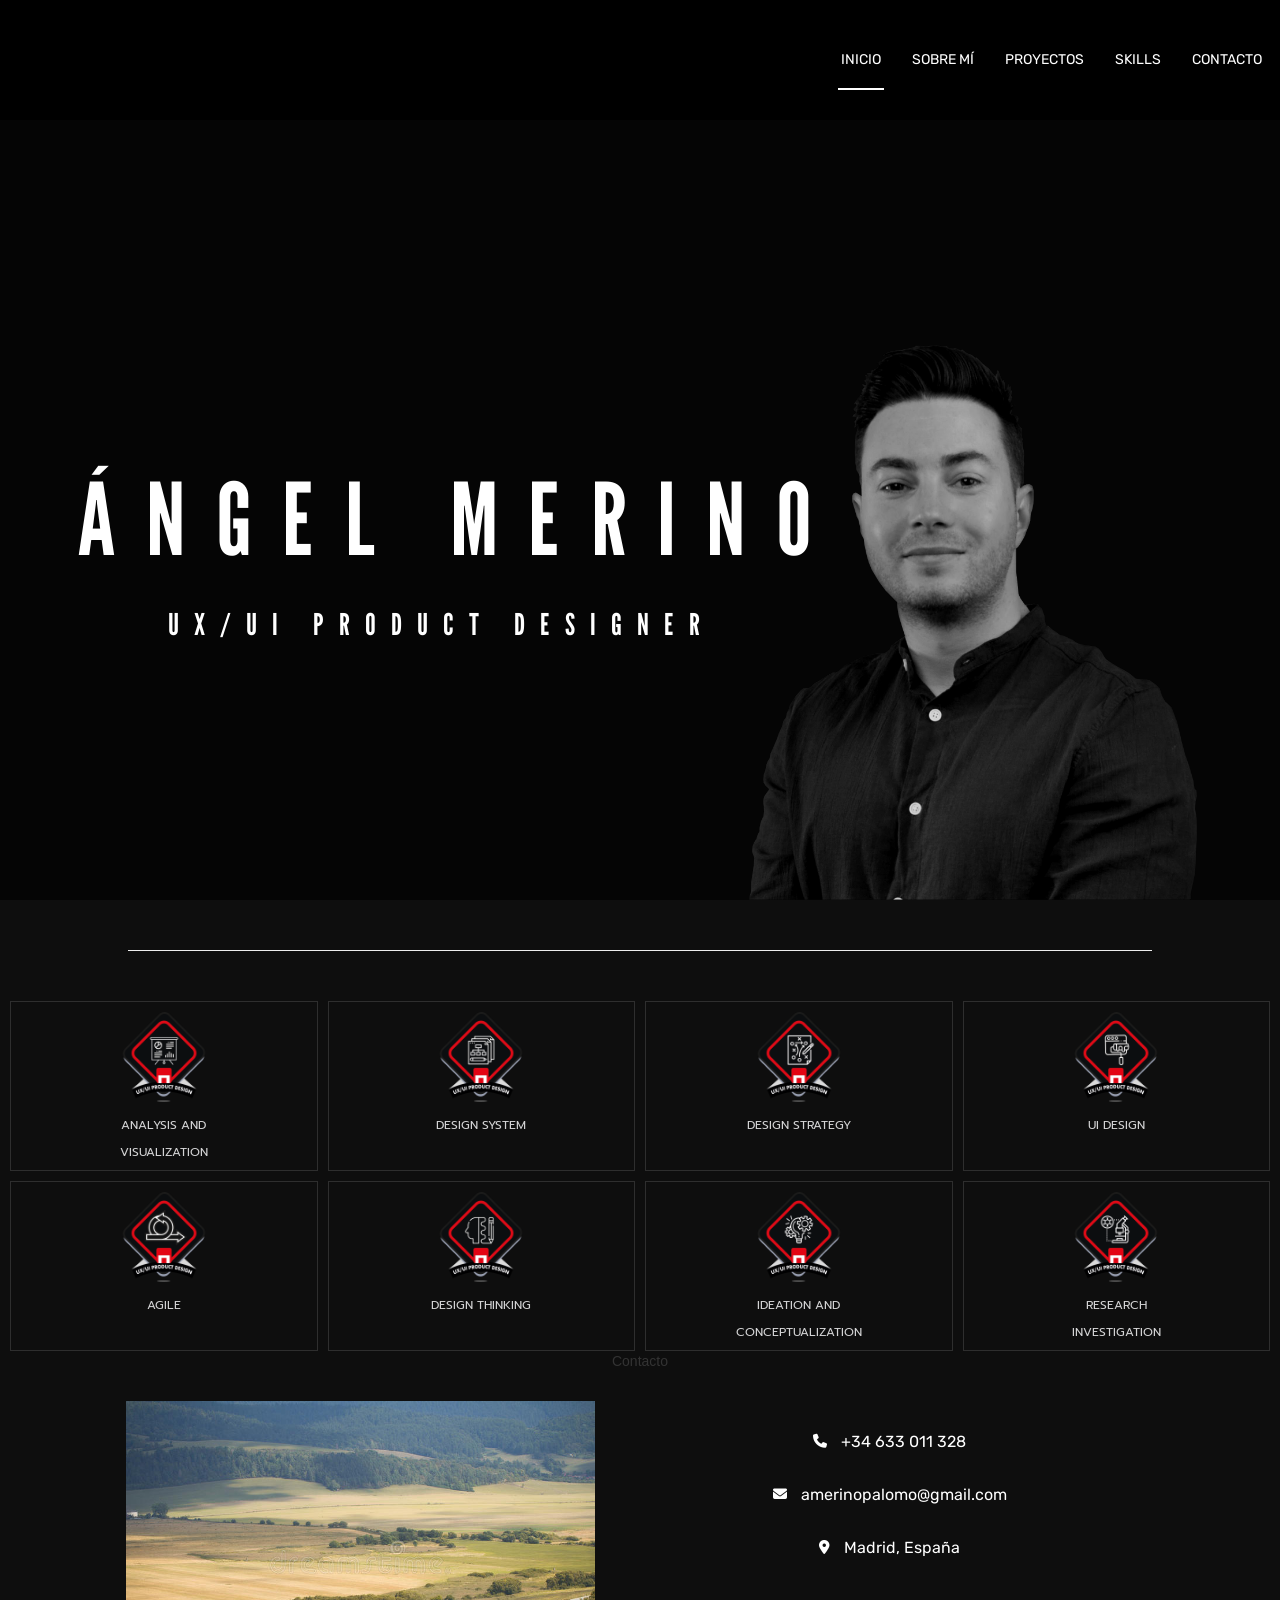
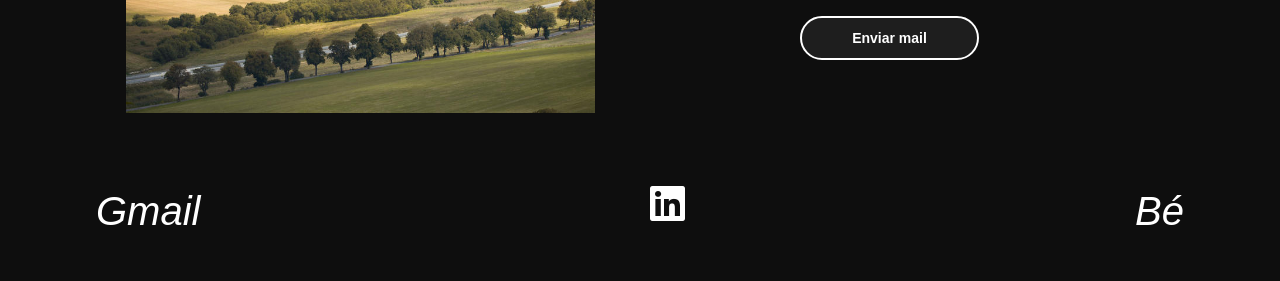
==== commit 9ab2a83b: "badges animations" ====
--- a/index.html
+++ b/index.html
@@ -12,7 +12,9 @@
     <link rel="stylesheet" href="assets/css/bootstrap.min.css" />
     <link rel="stylesheet" href="assets/css/font-awesome.min.css" />
 
-    <link rel="stylesheet" href="assets/css/style.css">ç
+    <link rel="stylesheet" href="assets/css/style.css">
+    <!-- Fonts Awesome -->
+    <link rel="stylesheet" href="https://cdnjs.cloudflare.com/ajax/libs/font-awesome/6.4.0/css/all.min.css">
     <link rel="stylesheet" href="assets/css/proyectsStyle.css">
     <link href='https://fonts.googleapis.com/css?family=League Gothic' rel='stylesheet'>
     <link href='https://fonts.googleapis.com/css?family=Rubik' rel='stylesheet'>
@@ -64,7 +66,7 @@
 
     <!-- Main content -->
     <main id="main" class="site-main">
-        <!-- ----------------------ABOUT ME---------------------- -->
+        <!-- ----------------------ABOUT ME---------------------- 
 		<section class="site-section" id="about">
 			<div class="about-section">
                 <div class="about-title">
@@ -94,9 +96,9 @@
                 </div>
 			</div>
 		</section>
-
+-->
     <div class="section-spacing"></div>
-<!-- INICIO DE SECCION - PROYECTOS -->
+<!-- INICIO DE SECCION - PROYECTOS 
     <section class="site-section" id="proyects">
         <div class="proyect-section">
             <h1>Proyectos</h1>
@@ -137,6 +139,10 @@
             </div>
         </div>
     </section>
+
+
+
+    -->
 <!-- FIN DE SECCIÓN - PROYECTOS -->
     <hr class="spacing">
 <!--
@@ -151,40 +157,96 @@
 -->
     <section class="site-section">
         <div class="badge-section">
-            <div class="badge cert-1">
-                <img src="assets/img/badge_analysis_and_visualization.png">
-                <p>Analysis and </p>
-                <p>Visualization</p>
-            </div>
-            <div class="badge cert-2">
-                <img src="assets/img/badge_design_system.png">
-                <p>Design System</p>
-            </div>
-            <div class="badge cert-6">
-                <img src="assets/img/badge_design_strategy.png">
-                <p>Design Strategy</p>
-            </div>
-            <div class="badge cert-4">
-                <img src="assets/img/badge_ui_design.png">
-                <p>UI design</p>
-            </div>
-            <div class="badge cert-5">
-                <img src="assets/img/badge_agile.png">
-                <p>Agile</p>
-            </div>
-            <div class="badge cert-8">
-                <img src="assets/img/badge_design_thinking.png">
-                <p>Design Thinking</p>
-            </div>
-            <div class="badge cert-7">
-                <img class="badge-6" src="assets/img/badge_ideation_and_conceptualization.png">
-                <p>Ideation and</p>
-                <p>conceptualization</p>
-            </div>
-            <div class="badge cert-3">
-                <img src="assets/img/badge_research-investigation.png">
-                <p>Research</p>
-                <p>Investigation</p>
+            <div class="badge-card">
+                <div class="badge-card-inner">
+                    <div class="cert-1 badge-card-front">
+                        <img src="assets/img/badge_analysis_and_visualization.png">
+                        <p>Analysis and </p>
+                        <p>Visualization</p>
+                    </div>
+                    <div class="badge-card-back">
+                        <h1>Hola!</h1>
+                    </div>
+                </div> 
+            </div>
+            <div class="badge-card">
+                <div class="badge-card-inner">
+                    <div class="badge-card-front cert-2">
+                        <img src="assets/img/badge_design_system.png">
+                        <p>Design System</p>
+                    </div>
+                    <div class="badge-card-back">
+                        <h1>Hola!</h1>
+                    </div>
+                </div> 
+            </div>
+            <div class="badge-card">
+                <div class="badge-card-inner">
+                    <div class="badge-card-front cert-6">
+                        <img src="assets/img/badge_design_strategy.png">
+                        <p>Design Strategy</p>
+                    </div>
+                    <div class="badge-card-back">
+                        <h1>Hola!</h1>
+                    </div>
+                </div> 
+            </div>
+            <div class="badge-card">
+                <div class="badge-card-inner">
+                    <div class="badge-card-front cert-4">
+                        <img src="assets/img/badge_ui_design.png">
+                        <p>UI design</p>
+                    </div>
+                    <div class="badge-card-back">
+                        <h1>Hola!</h1>
+                    </div>
+                </div> 
+            </div>
+            <div class="badge-card">
+                <div class="badge-card-inner">
+                    <div class="badge-card-front cert-5">
+                        <img src="assets/img/badge_agile.png">
+                        <p>Agile</p>
+                    </div>
+                    <div class="badge-card-back">
+                        <h1>Hola!</h1>
+                    </div>
+                </div> 
+            </div>
+            <div class="badge-card">
+                <div class="badge-card-inner">
+                    <div class="badge-card-front cert-8">
+                        <img src="assets/img/badge_design_thinking.png">
+                        <p>Design Thinking</p>
+                    </div>
+                    <div class="badge-card-back">
+                        <h1>Hola!</h1>
+                    </div>
+                </div> 
+            </div>
+            <div class="badge-card">
+                <div class="badge-card-inner">
+                    <div class="badge-card-front cert-7">
+                        <img class="badge-6" src="assets/img/badge_ideation_and_conceptualization.png">
+                        <p>Ideation and</p>
+                        <p>conceptualization</p>
+                    </div>
+                    <div class="badge-card-back">
+                        <h1>Hola!</h1>
+                    </div>
+                </div> 
+            </div>
+            <div class="badge-card">
+                <div class="badge-card-inner">
+                    <div class="badge-card-front cert-3">
+                        <img src="assets/img/badge_research-investigation.png">
+                        <p>Research</p>
+                        <p>Investigation</p>
+                    </div>
+                    <div class="badge-card-back">
+                        <h1>Hola!</h1>
+                    </div>
+                </div> 
             </div>
         </div>
     </section>
@@ -202,11 +264,20 @@
                 </div>
                 <div class="contact-content">
                     <div class="contact-data">
-                        <p>
-                            Tlf: +34 633 011 328<br><br>
-                            Email: amerinopalomo@gmail.com<br><br>
-                            Madrid, España<br><br>
-                        </p>
+                        <ul>
+                            <li>
+                                <i class="fa-solid fa-phone fa-sm" style="color: #fff"></i>
+                                <span>+34 633 011 328</span>
+                            </li>
+                            <li>
+                                <i class="fa-solid fa-envelope fa-sm" style="color: #fff"></i>
+                                <span>amerinopalomo@gmail.com</span>
+                            </li>
+                            <li>
+                                <i class="fa-sharp fa-solid fa-location-dot fa-sm" style="color: #fff;"></i>
+                                <span>Madrid, España</span>
+                            </li>
+                        </ul>
                     </div>
                     <div class="contact-button">
                         <input type="button" value="Enviar mail">
@@ -215,12 +286,12 @@
             </div>
             <div class="networks">
                 <i>Gmail</i>
-                <i>LinkedIn</i>
+                <i class="fa-brands fa-linkedin" style="color: #fff;"></i>
                 <i>Bé</i>
             </div>
         </div>
     </section>
-    <!-- Bootstrap core JavaScript
+    <!-- Bootstrap core JavaScript 
     ================================================== -->
     <!-- Placed at the end of the document so the pages load faster -->
     <!-- jQuery core js | Do not Delete -->
--- a/assets/css/style.css
+++ b/assets/css/style.css
@@ -21,7 +21,13 @@
   background-attachment:fixed
   /* padding:0px 5px 0px 5px;*/
 }
-
+img {
+  -webkit-user-drag: none;
+  -khtml-user-drag: none;
+  -moz-user-drag: none;
+  -o-user-drag: none;
+  pointer-events: none;
+}
 /* HEADER
 ================================================== */
 .site-header {
@@ -450,8 +456,27 @@
     flex-direction: column;
     padding:0
   }
-}1
+}
+
 /* SKILLS SECTION */
+ul {
+  margin: 0 auto;
+  width: fit-content;
+}
+li {
+  list-style: none;
+  white-space: nowrap;
+  align-items: baseline;
+  margin: 30px 0px 30px 0px;
+  font-family: "Rubik",sans-serif;
+  color: #fff;
+  font-size: 16px;
+}
+li > span {
+  padding-left: 10px;
+
+}
+
 .skills-section {
   background: linear-gradient(145deg, #eeeeee, #c8c8c8);
 }
@@ -465,6 +490,7 @@
   height:1px
 }
 .proyect-section h1 {
+  max-width: 100%;
   display: inline-block;
   padding: 30px;
   color: #fff;
@@ -523,6 +549,32 @@
   .proyect {
       flex: 0 0 50;
       transition: all 0.8s;
+  }
+}
+@media only screen and (max-width: 600px) {
+  .proyect-content {
+    width: 100%;
+  }
+  .proyect {
+    width: 100%;
+  }
+  .proyect-image > img {
+    width: 100%;
+  }
+  .proyect-image {
+    max-width: 80%;
+  }
+  .proyect-desc h2 {
+    font-size: 20px;
+    color: #fff;
+    font-family: "Prompt",sans-serif;
+    font-weight: 500;
+  }
+  .proyect-desc p {
+    font-size: 10px;
+    color: #d3d3d4;
+    font-family: "Prompt",sans-serif;
+    font-weight: 100;
   }
 }
 
@@ -539,33 +591,75 @@
   flex-wrap: wrap;
   gap: 10px;
 } 
-.badge {
+.badge-card {
   width: 150px;
-  padding: 15px 0 15px;
+  height:170px;
+  /* perspective: 1000px; -> Efecto 3D */
+    -webkit-user-select: none;
+    -webkit-touch-callout: none;
+    -moz-user-select: none;
+    -ms-user-select: none;
+    user-select: none;
+}
+.badge-card-inner {
+  position: relative;
+  width: 100%;
+  height: 100%;
+  text-align: center;
+  transition: transform 0.8s;
+  transform-style: preserve-3d;
+}
+.badge-card:hover {
+  cursor: pointer;
+}
+.badge-card:active .badge-card-inner {
+  transform: rotateY(180deg);
+} 
+.badge-card-front {
+  width: 150px;
+  padding: 10px 0 10px;
   border: 1px solid #2e2e2e;
   background-color: transparent;
   border-radius: 0px;
-} 
+}
+.badge-card-back {
+  background-color: #e20816af;
+  transform: rotateY(180deg);
+}
+.badge-card-front, .badge-card-back {
+  position: absolute;
+  width: 100%;
+  height: 100%;
+  -webkit-backface-visibility: hidden; /* Safari */
+  backface-visibility: hidden;
+}
+.badge-card-front img {
+  width: 90px;
+  margin-bottom: 15px;
+}
+.badge-card-front p {
+  color: #d3d3d4;
+  text-align: center;
+  font-family: "Prompt",sans-serif;
+  font-size: 12px;
+  text-transform: uppercase;
+}
+/* ------------------- */
 .badge img {
   width: 90px;
   margin-bottom: 15px;
 }
-.badge p {
-  text-align: center;
-  font-family: "Prompt",sans-serif;
-  font-size: 12px;
-  text-transform: uppercase;
-}
+
 @media only screen and (max-width: 1445px) {
   .badge-section {
       padding: 0px 10px 0px 10px;
   }
-  .badge {
+  .badge-card {
       flex: 1 0 21%;
   }
 }
 @media only screen and (max-width: 740px) {
-  .badge {
+  .badge-card {
       flex: 1 0 33%;
   }
 }
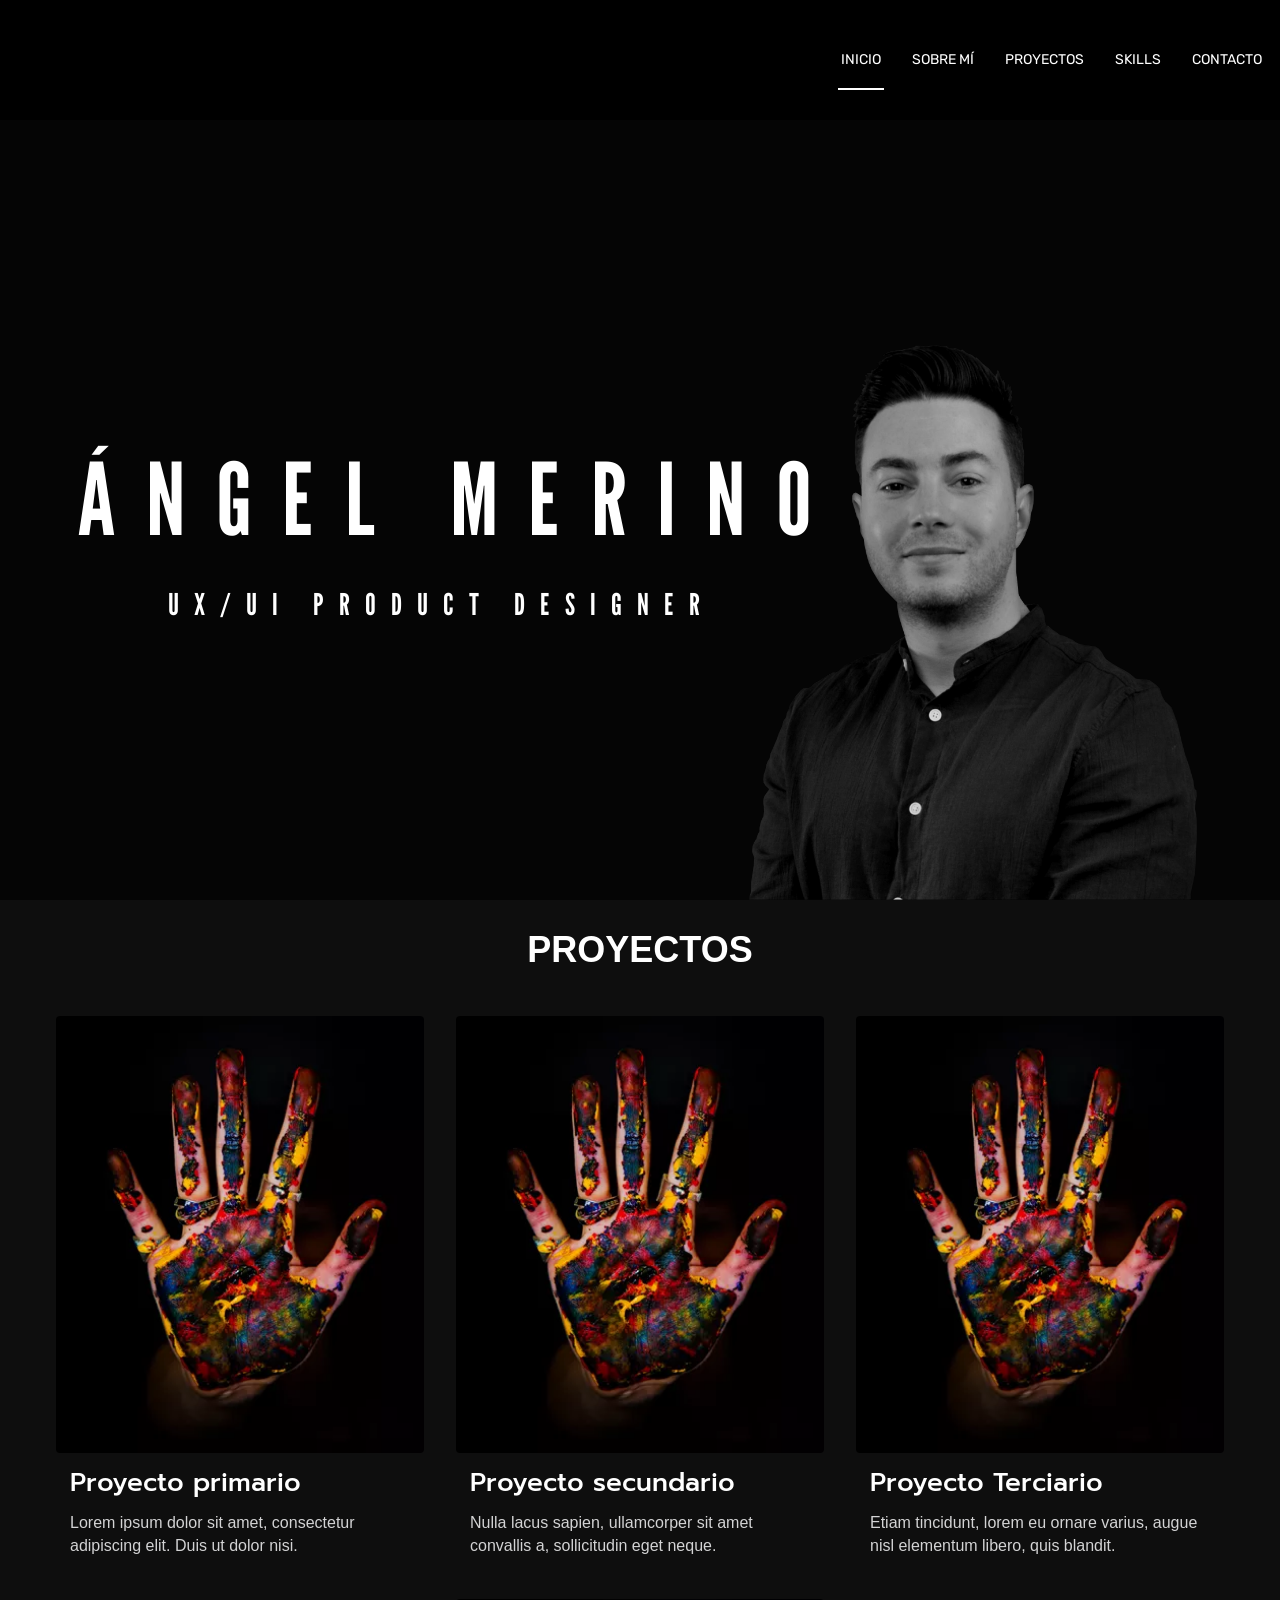
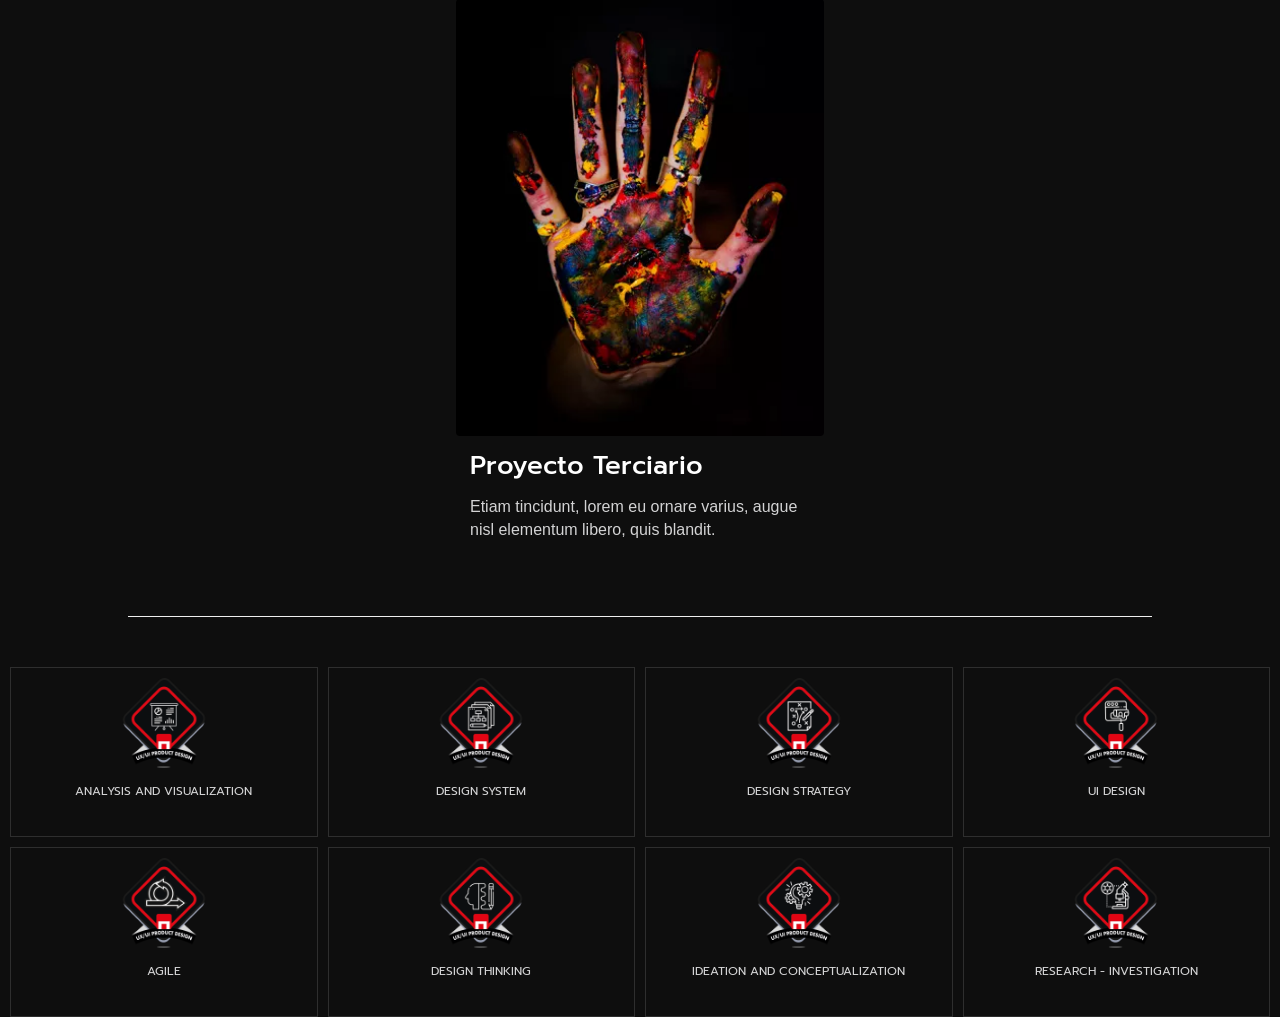
==== commit a8e275e5: "fixed proyects" ====
--- a/index.html
+++ b/index.html
@@ -98,7 +98,7 @@
 		</section>
 -->
     <div class="section-spacing"></div>
-<!-- INICIO DE SECCION - PROYECTOS 
+<!-- INICIO DE SECCION - PROYECTOS -->
     <section class="site-section" id="proyects">
         <div class="proyect-section">
             <h1>Proyectos</h1>
@@ -136,13 +136,25 @@
                         </p>
                     </div>
                 </div>
+                <div class="proyect">
+                    <div class="proyect-image">
+                        <img src="assets/img/blog01.png">
+                    </div>
+                    <div class="proyect-desc">
+                        <h2>Proyecto Terciario</h2>
+                        <p>
+                            Etiam tincidunt, lorem eu ornare varius, augue nisl elementum libero, quis blandit.
+                        </p>
+                    </div>
+                    
+                </div>
             </div>
         </div>
     </section>
 
 
 
-    -->
+
 <!-- FIN DE SECCIÓN - PROYECTOS -->
     <hr class="spacing">
 <!--
@@ -161,11 +173,11 @@
                 <div class="badge-card-inner">
                     <div class="cert-1 badge-card-front">
                         <img src="assets/img/badge_analysis_and_visualization.png">
-                        <p>Analysis and </p>
-                        <p>Visualization</p>
-                    </div>
-                    <div class="badge-card-back">
-                        <h1>Hola!</h1>
+                        <p>Analysis and Visualization</p>
+                    </div>
+                    <div class="badge-card-back">
+                        <h1>Analysis and Visualization</h1>
+                        <h3>Habilidades para analizar y sintetizar datos cuantitativos y cualitativos.<br>Representación para su visualización y comunicación.</h3>
                     </div>
                 </div> 
             </div>
@@ -176,7 +188,8 @@
                         <p>Design System</p>
                     </div>
                     <div class="badge-card-back">
-                        <h1>Hola!</h1>
+                        <h1>Design System</h1>
+                        <h3>Habilidad de crear un Sistema de Diseño de un producto digital. <br> Conocimiento de cómo usar, manejar y mantener un Sistema de Diseño.</h3>
                     </div>
                 </div> 
             </div>
@@ -187,7 +200,8 @@
                         <p>Design Strategy</p>
                     </div>
                     <div class="badge-card-back">
-                        <h1>Hola!</h1>
+                        <h1>Design Strategy</h1>
+                        <h3>Capacidad de abordar un nuevo proyecto y diseñar una estrategia de desarrollo del mismo.</h3>
                     </div>
                 </div> 
             </div>
@@ -198,7 +212,8 @@
                         <p>UI design</p>
                     </div>
                     <div class="badge-card-back">
-                        <h1>Hola!</h1>
+                        <h1>UI Design</h1>
+                        <h3>Conocimiento y manejo de los principios del diseño UI y las principales guías y patrones utilizados.</h3>
                     </div>
                 </div> 
             </div>
@@ -209,7 +224,8 @@
                         <p>Agile</p>
                     </div>
                     <div class="badge-card-back">
-                        <h1>Hola!</h1>
+                        <h1>Agile</h1>
+                        <h3>Capacidad de trabajar en entornos y con metodologías ágiles, así como de organizar un proyecto utilizando estas.</h3>
                     </div>
                 </div> 
             </div>
@@ -220,7 +236,8 @@
                         <p>Design Thinking</p>
                     </div>
                     <div class="badge-card-back">
-                        <h1>Hola!</h1>
+                        <h1>Design Thinking</h1>
+                        <h3> Conocimiento de la metodología de trabajo y habilidad para utilizarla en cualquier tipo de proyecto.</h3>
                     </div>
                 </div> 
             </div>
@@ -228,11 +245,11 @@
                 <div class="badge-card-inner">
                     <div class="badge-card-front cert-7">
                         <img class="badge-6" src="assets/img/badge_ideation_and_conceptualization.png">
-                        <p>Ideation and</p>
-                        <p>conceptualization</p>
-                    </div>
-                    <div class="badge-card-back">
-                        <h1>Hola!</h1>
+                        <p>Ideation and conceptualization</p>
+                    </div>
+                    <div class="badge-card-back">
+                        <h1>Ideation and conceptualization</h1>
+                        <h3>Técnicas de creatividad aplicadas a la generación de ideas tales como mapas y matrices de afinidad y viabilidad.</h3>
                     </div>
                 </div> 
             </div>
@@ -240,17 +257,17 @@
                 <div class="badge-card-inner">
                     <div class="badge-card-front cert-3">
                         <img src="assets/img/badge_research-investigation.png">
-                        <p>Research</p>
-                        <p>Investigation</p>
-                    </div>
-                    <div class="badge-card-back">
-                        <h1>Hola!</h1>
+                        <p>Research - Investigation</p>
+                    </div>
+                    <div class="badge-card-back">
+                        <h1>Research - Investigation</h1>
+                        <h3>Manejo de las diferentes metodologías UX aplicadas al research, como desk research, etnografías, técnicas de encuestas...</h3>
                     </div>
                 </div> 
             </div>
         </div>
     </section>
-<!-- INICIO DE SECCION - CONTACTO -->
+<!-- INICIO DE SECCION - CONTACTO 
     <section class="site-section" id="contact">
         <div class="contact-section">
             <div class="contact-title">
@@ -287,10 +304,11 @@
             <div class="networks">
                 <i>Gmail</i>
                 <i class="fa-brands fa-linkedin" style="color: #fff;"></i>
-                <i>Bé</i>
+                <i class="fa-brands fa-square-behance fa-sm" style="color: #ffffff;"></i>
             </div>
         </div>
     </section>
+    -->
     <!-- Bootstrap core JavaScript 
     ================================================== -->
     <!-- Placed at the end of the document so the pages load faster -->
--- a/assets/css/style.css
+++ b/assets/css/style.css
@@ -27,6 +27,10 @@
   -moz-user-drag: none;
   -o-user-drag: none;
   pointer-events: none;
+}
+h1, h2, h3, h4, h5, h6 {
+  margin: 0;
+  padding: 0;
 }
 /* HEADER
 ================================================== */
@@ -483,11 +487,8 @@
 /* -------------------------- Sección de proyectos -------------------------- */
 
 .proyect-section {
-  width: 100%;
-  text-align: center;
-}
-.proyect-section hr {
-  height:1px
+  width: fit-content;
+  text-align: center;
 }
 .proyect-section h1 {
   max-width: 100%;
@@ -505,7 +506,7 @@
 .proyect {
   flex: 0 0 400px;
   height: 80%;
-  padding: 20px;
+  padding: 15px
 }
 .proyect-image {
   overflow: hidden;
@@ -517,26 +518,26 @@
   width: 100%;
   transform: scale(1);
   transition: all 0.4s;
-  
-}
-.proyect-image > img:hover {
+}
+.proyect-image:hover > img {
   cursor: pointer;
   transform: scale(1.1); 
 }
 .proyect-image:hover {
   border: 1px solid rgba(255, 255, 255, 0.25); 
-
 }
 .proyect-desc {
   text-align: left;
 }
 .proyect-desc h2 {
+  padding: 15px 15px 15px 15px;
   font-size: 26px;
   color: #fff;
   font-family: "Prompt",sans-serif;
   font-weight: 500;
 }
 .proyect-desc p {
+  padding: 0px 15px 0px 15px;
   font-size: 16px;
   color: #d3d3d4;
   font-family: "Prompt",sans-serif;
@@ -551,27 +552,31 @@
       transition: all 0.8s;
   }
 }
-@media only screen and (max-width: 600px) {
+@media only screen and (max-width: 400px) {
   .proyect-content {
-    width: 100%;
+    padding: 0px;
   }
   .proyect {
     width: 100%;
-  }
-  .proyect-image > img {
+    flex: 0 0 auto;
+    padding: 0;
+    margin: 0
+  }
+  .proyect-image img {
+    max-width: calc(100%)
+  }
+  .proyect-desc h2 {
     width: 100%;
-  }
-  .proyect-image {
-    max-width: 80%;
-  }
-  .proyect-desc h2 {
+    text-align: center;
     font-size: 20px;
     color: #fff;
     font-family: "Prompt",sans-serif;
     font-weight: 500;
   }
   .proyect-desc p {
-    font-size: 10px;
+    width: 100%;
+    padding: 0px 15px 0px 15px;
+    font-size: 15px;
     color: #d3d3d4;
     font-family: "Prompt",sans-serif;
     font-weight: 100;
@@ -592,7 +597,7 @@
   gap: 10px;
 } 
 .badge-card {
-  width: 150px;
+  width: 170px;
   height:170px;
   /* perspective: 1000px; -> Efecto 3D */
     -webkit-user-select: none;
@@ -606,13 +611,13 @@
   width: 100%;
   height: 100%;
   text-align: center;
-  transition: transform 0.8s;
+  transition: transform 0.4s;
   transform-style: preserve-3d;
 }
 .badge-card:hover {
   cursor: pointer;
 }
-.badge-card:active .badge-card-inner {
+.badge-card.flipped .badge-card-inner {
   transform: rotateY(180deg);
 } 
 .badge-card-front {
@@ -623,8 +628,28 @@
   border-radius: 0px;
 }
 .badge-card-back {
-  background-color: #e20816af;
+  border: 1px solid #2e2e2e;
+  border-radius: 0px;
+  padding: 0px 13px 0px 13px;
+  text-align: left;
+  background-color: transparent;
   transform: rotateY(180deg);
+}
+.badge-card-back h1 {
+  padding: 13px 0 10px 0px;
+  color: #e20816 ;
+  font-family: "Prompt",sans-serif;
+  font-weight: bold;
+  font-size: 12px;
+  text-align: center;
+  text-transform: uppercase;  
+}
+.badge-card-back h3 {
+  font-family: "Prompt",sans-serif;
+  color: #d3d3d4;
+  text-align:left;
+  font-size: 10px;
+  line-height: 1.8; 
 }
 .badge-card-front, .badge-card-back {
   position: absolute;
@@ -638,6 +663,7 @@
   margin-bottom: 15px;
 }
 .badge-card-front p {
+  padding: 0px 10px 0px 10px; 
   color: #d3d3d4;
   text-align: center;
   font-family: "Prompt",sans-serif;
@@ -661,8 +687,15 @@
 @media only screen and (max-width: 740px) {
   .badge-card {
       flex: 1 0 33%;
-  }
-}
+      
+  }
+}
+@media only screen and (max-width: 390px) {
+  .badge-card {
+      height: 200px;
+  }
+}
+
 /* -------------------------- Fin sección de insignias -------------------------- */
 
 /* -------------------------- Sección de contacto -------------------------- */
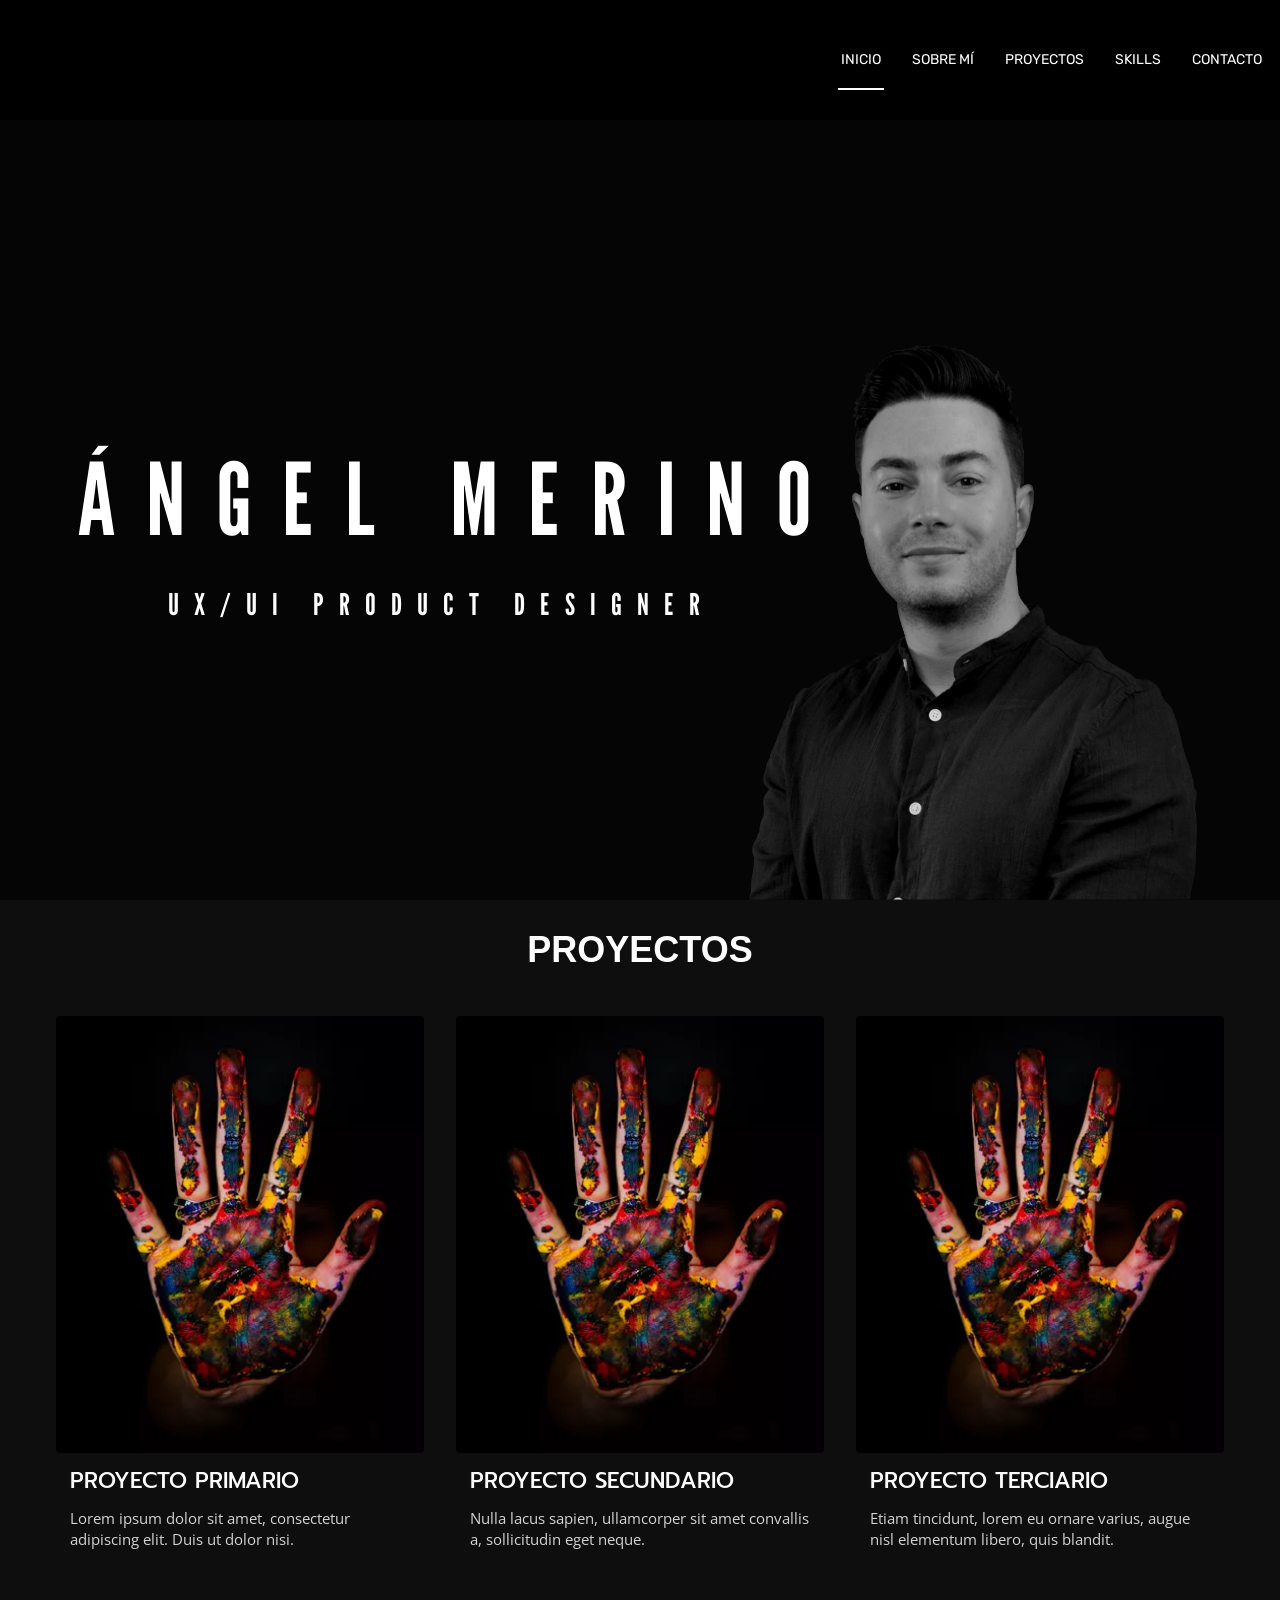
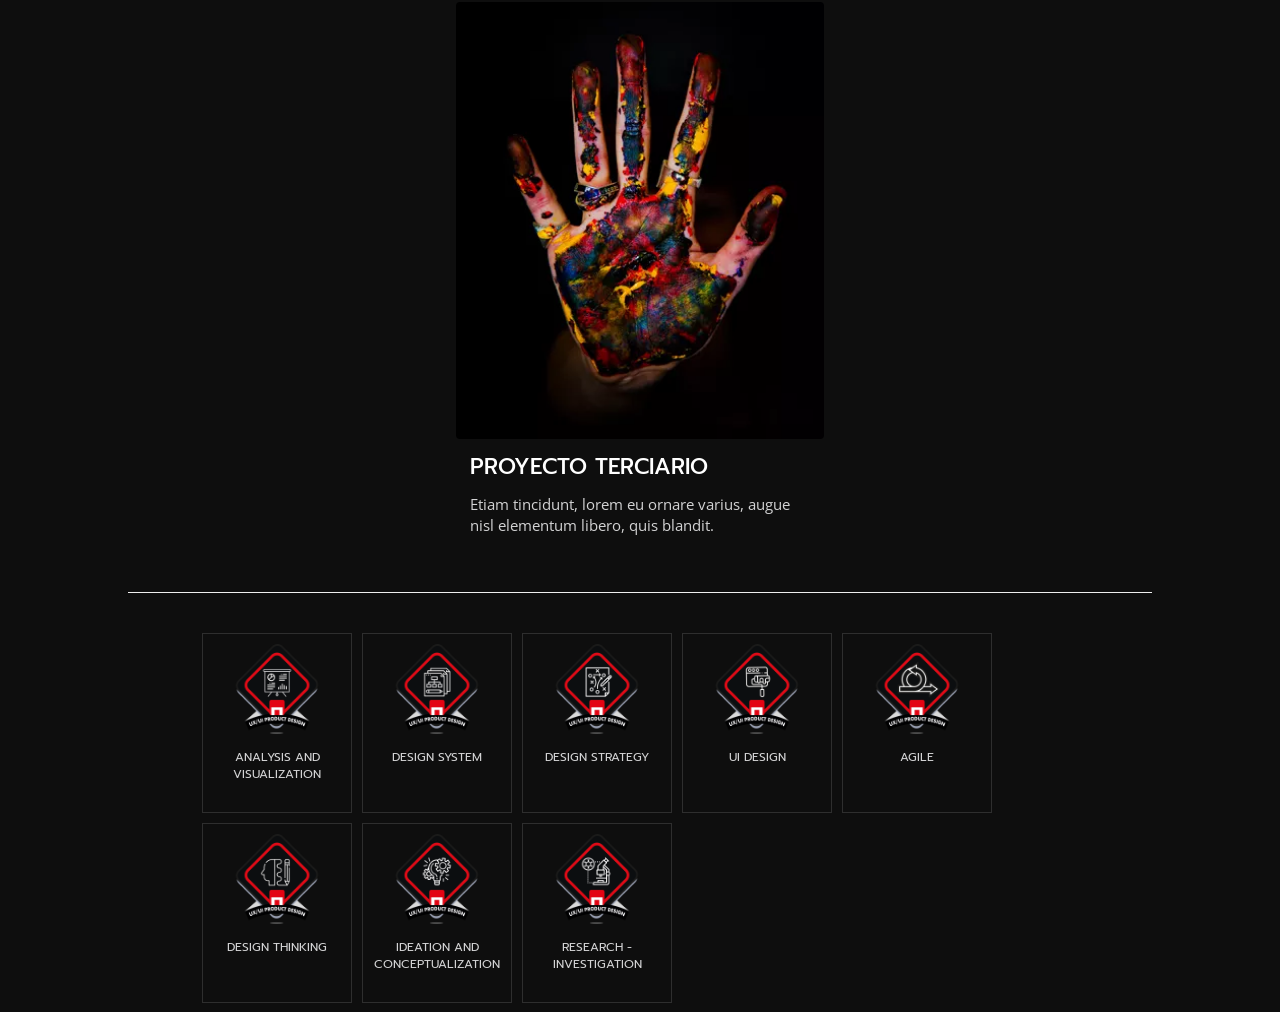
==== commit 99bcc012: "fixed proyects again" ====
--- a/index.html
+++ b/index.html
@@ -18,6 +18,7 @@
     <link rel="stylesheet" href="assets/css/proyectsStyle.css">
     <link href='https://fonts.googleapis.com/css?family=League Gothic' rel='stylesheet'>
     <link href='https://fonts.googleapis.com/css?family=Rubik' rel='stylesheet'>
+    <link href="https://www.dafontfree.net/embed/cnViaWstbGlnaHQtcmVndWxhciZkYXRhLzE5L3IvOTI0MzcvUnViaWstTGlnaHQudHRm" rel="stylesheet" type="text/css"/>
     <link href='https://fonts.googleapis.com/css?family=Prompt' rel='stylesheet'>
     <link href="https://fonts.cdnfonts.com/css/sf-pro-display" rel="stylesheet">
 
--- a/assets/css/style.css
+++ b/assets/css/style.css
@@ -1,3 +1,4 @@
+@import url('https://fonts.googleapis.com/css2?family=Open+Sans:wght@300&display=swap');
 * {margin:0; padding:0}
 /*
  * Theme Name: Pixel Perfect Portfolio
@@ -531,17 +532,19 @@
 }
 .proyect-desc h2 {
   padding: 15px 15px 15px 15px;
-  font-size: 26px;
+  font-size: 22px;
   color: #fff;
   font-family: "Prompt",sans-serif;
   font-weight: 500;
+  text-transform: uppercase;
 }
 .proyect-desc p {
   padding: 0px 15px 0px 15px;
-  font-size: 16px;
+  font-size: 15px;
   color: #d3d3d4;
-  font-family: "Prompt",sans-serif;
-  font-weight: 100;
+  font-family: 'Open Sans', sans-serif;
+  margin-bottom: 20px;
+  line-height: 1.42857143;;
 }
 @media only screen and (max-width: 1220px) {
   .proyect-section {
@@ -565,28 +568,13 @@
   .proyect-image img {
     max-width: calc(100%)
   }
-  .proyect-desc h2 {
-    width: 100%;
-    text-align: center;
-    font-size: 20px;
-    color: #fff;
-    font-family: "Prompt",sans-serif;
-    font-weight: 500;
-  }
-  .proyect-desc p {
-    width: 100%;
-    padding: 0px 15px 0px 15px;
-    font-size: 15px;
-    color: #d3d3d4;
-    font-family: "Prompt",sans-serif;
-    font-weight: 100;
-  }
 }
 
 /* -------------------------- Fin sección de proyectos -------------------------- */
 .spacing {
   width: 80%;
-  margin: 50px auto;
+  margin: 20px auto;
+  padding-bottom: 20px;
 }
 /* -------------------------- Sección de insignias -------------------------- */
 .badge-section {
@@ -598,7 +586,7 @@
 } 
 .badge-card {
   width: 170px;
-  height:170px;
+  height:180px;
   /* perspective: 1000px; -> Efecto 3D */
     -webkit-user-select: none;
     -webkit-touch-callout: none;
@@ -645,10 +633,10 @@
   text-transform: uppercase;  
 }
 .badge-card-back h3 {
-  font-family: "Prompt",sans-serif;
+  font-family: 'Open Sans', sans-serif;
   color: #d3d3d4;
   text-align:left;
-  font-size: 10px;
+  font-size: 11px;
   line-height: 1.8; 
 }
 .badge-card-front, .badge-card-back {
@@ -678,23 +666,26 @@
 
 @media only screen and (max-width: 1445px) {
   .badge-section {
+      width: 70%;
       padding: 0px 10px 0px 10px;
   }
   .badge-card {
-      flex: 1 0 21%;
+    min-width: 150px;
+    max-width: 150px;
+      flex: 1 0 20%;
   }
 }
 @media only screen and (max-width: 740px) {
+  .badge-section {
+    width: 100%;
+  }
   .badge-card {
       flex: 1 0 33%;
-      
-  }
-}
-@media only screen and (max-width: 390px) {
-  .badge-card {
-      height: 200px;
-  }
-}
+      min-width: none;
+      max-width: none;
+  }
+}
+
 
 /* -------------------------- Fin sección de insignias -------------------------- */
 
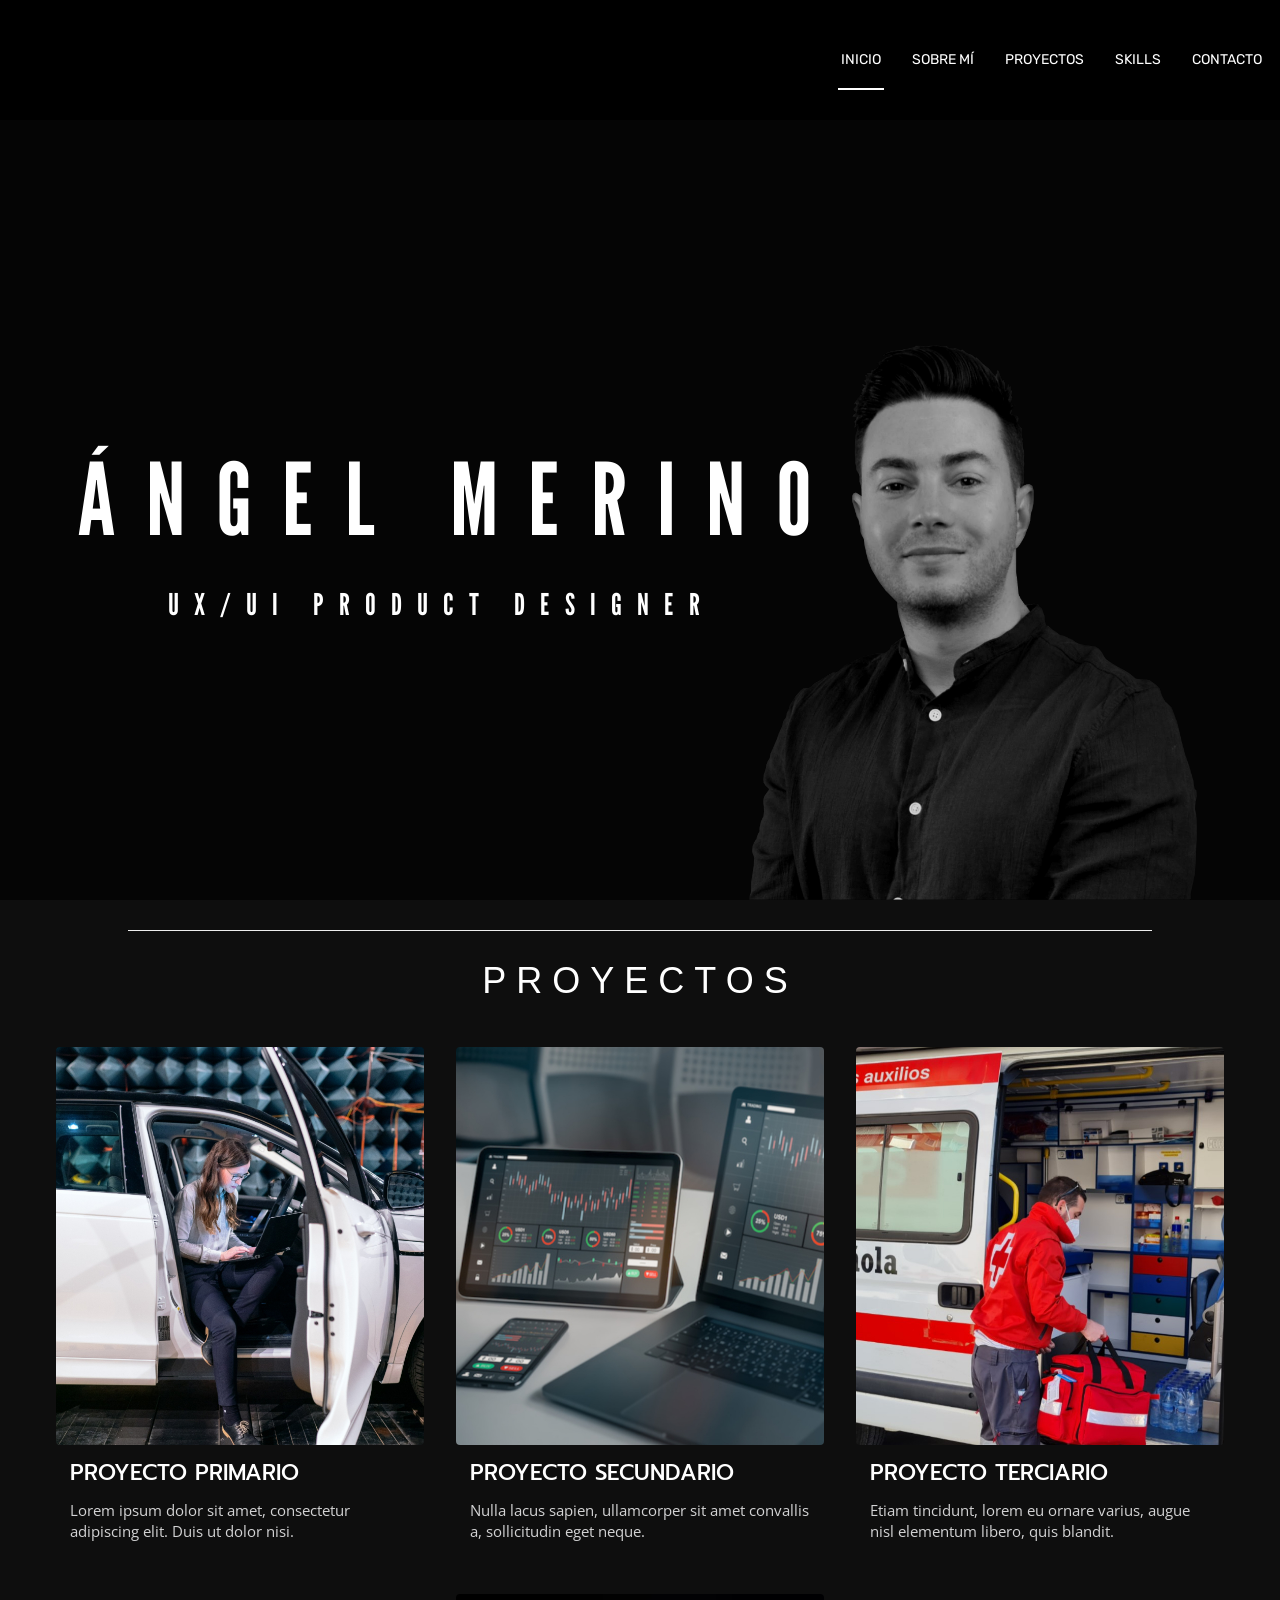
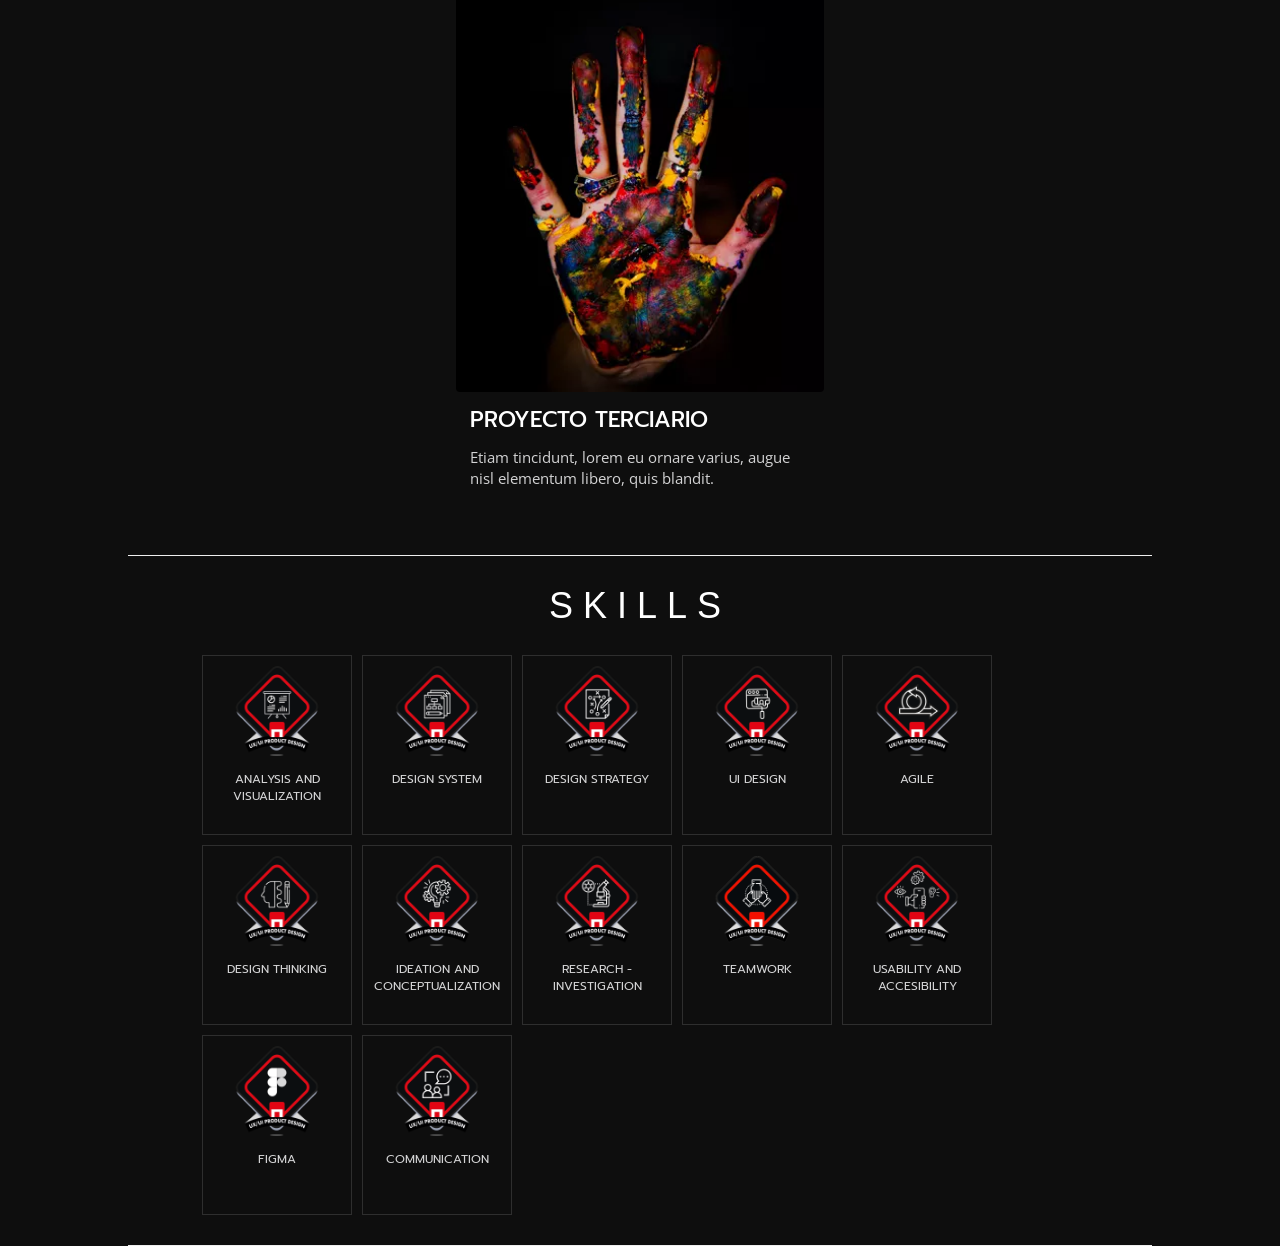
==== commit 098e06ae: "finished sections" ====
--- a/index.html
+++ b/index.html
@@ -68,45 +68,45 @@
     <!-- Main content -->
     <main id="main" class="site-main">
         <!-- ----------------------ABOUT ME---------------------- 
-		<section class="site-section" id="about">
-			<div class="about-section">
-                <div class="about-title">
-                    <span>Sobre mí</span>
-                </div>
-                <div class="about-me">
-                    <div class="about-media">
-                        <div class="about-video">
-                            <iframe src="https://www.youtube.com/embed/mkggXE5e2yk" width=640 height=360 title="YouTube video player" frameborder="0" allow="accelerometer; autoplay; clipboard-write; encrypted-media; gyroscope; picture-in-picture; web-share" allowfullscreen></iframe>
-                        </div>
-                        <div class="about-image">
-                            <img src="https://picsum.photos/id/237/1920/1080">
-                        </div>
-                    </div>
-                    <div class="about-content">
-                        <div class="avatar-frame">
-                            <div class="about-avatar"></div>
-                        </div>
-                        <div class="about-text">
-                            <p>"Sed ut perspiciatis unde omnis iste natus error sit voluptatem accusantium doloremque laudantium, totam rem aperiam, eaque ipsa quae ab illo inventore veritatis et quasi architecto beatae vitae dicta sunt explicabo. Nemo enim ipsam voluptatem quia voluptas sit aspernatur aut odit aut fugit, sed quia consequuntur magni dolores eos qui ratione voluptatem sequi nesciunt. Neque porro quisquam est, qui dolorem ipsum quia dolor sit amet, consectetur, adipisci velit, sed quia non numquam eius modi tempora incidunt ut labore et dolore magnam aliquam quaerat voluptatem. Ut enim ad minima veniam, quis nostrum exercitationem ullam corporis suscipit laboriosam, nisi ut aliquid ex ea commodi consequatur? Quis autem vel eum iure reprehenderit qui in ea voluptate velit esse quam nihil molestiae consequatur, vel illum qui dolorem eum fugiat quo voluptas nulla pariatur?"</p>
-                        </div>
-                        <div class="about-button">
-                            <input type="button" value="Descargar CV"/>
-                            <input type="button" value="Ver más"/>
-                        </div>
-                    </div>
-                </div>
-			</div>
-		</section>
--->
-    <div class="section-spacing"></div>
+	<section class="site-section" id="about">
+		<div class="about-section">
+            <div class="about-title">
+                <span>Sobre mí</span>
+            </div>
+            <div class="about-me">
+                <div class="about-media">
+                    <div class="about-video">
+                        <iframe src="https://www.youtube.com/embed/mkggXE5e2yk" width=640 height=360 title="YouTube video player" frameborder="0" allow="accelerometer; autoplay; clipboard-write; encrypted-media; gyroscope; picture-in-picture; web-share" allowfullscreen></iframe>
+                    </div>
+                    <div class="about-image">
+                        <img src="https://picsum.photos/id/237/1920/1080">
+                    </div>
+                </div>
+                <div class="about-content">
+                    <div class="avatar-frame">
+                        <div class="about-avatar"></div>
+                    </div>
+                    <div class="about-text">
+                        <p>"Sed ut perspiciatis unde omnis iste natus error sit voluptatem accusantium doloremque laudantium, totam rem aperiam, eaque ipsa quae ab illo inventore veritatis et quasi architecto beatae vitae dicta sunt explicabo. Nemo enim ipsam voluptatem quia voluptas sit aspernatur aut odit aut fugit, sed quia consequuntur magni dolores eos qui ratione voluptatem sequi nesciunt. Neque porro quisquam est, qui dolorem ipsum quia dolor sit amet, consectetur, adipisci velit, sed quia non numquam eius modi tempora incidunt ut labore et dolore magnam aliquam quaerat voluptatem. Ut enim ad minima veniam, quis nostrum exercitationem ullam corporis suscipit laboriosam, nisi ut aliquid ex ea commodi consequatur? Quis autem vel eum iure reprehenderit qui in ea voluptate velit esse quam nihil molestiae consequatur, vel illum qui dolorem eum fugiat quo voluptas nulla pariatur?"</p>
+                    </div>
+                    <div class="about-button">
+                        <input type="button" value="Descargar CV"/>
+                        <input type="button" value="Ver más"/>
+                    </div>
+                </div>
+            </div>
+		</div>
+	</section>
+    -->
+    <hr class="spacing">
 <!-- INICIO DE SECCION - PROYECTOS -->
     <section class="site-section" id="proyects">
         <div class="proyect-section">
-            <h1>Proyectos</h1>
+            <h1 class="section-title">Proyectos</h1>
             <div class="proyect-content">
                 <div class="proyect">
                     <div class="proyect-image">
-                        <img src="assets/img/blog01.png">
+                        <img src="assets/img/proyect-1.jpg">
                     </div>
                     <div class="proyect-desc">
                         <h2>Proyecto primario</h2>
@@ -117,7 +117,7 @@
                 </div>
                 <div class="proyect">
                     <div class="proyect-image">
-                        <img src="assets/img/blog01.png">
+                        <img src="assets/img/project-2.jpg">
                     </div>
                     <div class="proyect-desc">
                         <h2>Proyecto secundario</h2>
@@ -128,7 +128,7 @@
                 </div>
                 <div class="proyect">
                     <div class="proyect-image">
-                        <img src="assets/img/blog01.png">
+                        <img src="assets/img/project-3.jpg">
                     </div>
                     <div class="proyect-desc">
                         <h2>Proyecto Terciario</h2>
@@ -147,15 +147,10 @@
                             Etiam tincidunt, lorem eu ornare varius, augue nisl elementum libero, quis blandit.
                         </p>
                     </div>
-                    
                 </div>
             </div>
         </div>
     </section>
-
-
-
-
 <!-- FIN DE SECCIÓN - PROYECTOS -->
     <hr class="spacing">
 <!--
@@ -168,7 +163,8 @@
 x.innerHTML = "Browser width: " + w + ", height: " + h + ".";
 </script>
 -->
-    <section class="site-section">
+    <section class="site-section" id="skills">
+        <h1 class="section-title">Skills</h1>
         <div class="badge-section">
             <div class="badge-card">
                 <div class="badge-card-inner">
@@ -266,8 +262,57 @@
                     </div>
                 </div> 
             </div>
+            <div class="badge-card">
+                <div class="badge-card-inner">
+                    <div class="badge-card-front cert-3">
+                        <img src="assets/img/badge_teamwork.png">
+                        <p>Teamwork</p>
+                    </div>
+                    <div class="badge-card-back">
+                        <h1>Teamwork</h1>
+                        <h3>Capacidad y habilidad de trabajo en equipo. Consiguiendo mayor rendimiento, productividad y eficiencia en los resultados.</h3>
+                    </div>
+                </div> 
+            </div>
+            <div class="badge-card">
+                <div class="badge-card-inner">
+                    <div class="badge-card-front cert-3">
+                        <img src="assets/img/badge_usability_and_accesibility.png">
+                        <p>Usability and accesibility</p>
+                    </div>
+                    <div class="badge-card-back">
+                        <h1>Usability and accesibility</h1>
+                        <h3>Manejo, análisis y aplicación de los principios de usabilidad y accesibilidad web, aplicados a producto digital.</h3>
+                    </div>
+                </div> 
+            </div>
+            <div class="badge-card">
+                <div class="badge-card-inner">
+                    <div class="badge-card-front cert-3">
+                        <img src="assets/img/badge_figma.png">
+                        <p>Figma</p>
+                    </div>
+                    <div class="badge-card-back">
+                        <h1>Figma</h1>
+                        <h3>Manejo fluido de Figma como herramienta de wireframing y prototipado básico y avanzado.</h3>
+                    </div>
+                </div> 
+            </div>
+            <div class="badge-card">
+                <div class="badge-card-inner">
+                    <div class="badge-card-front cert-3">
+                        <img src="assets/img/badge_communication.png">
+                        <p>Communication</p>
+                    </div>
+                    <div class="badge-card-back">
+                        <h1>Communication</h1>
+                        <h3>Habilidades de comunicación al equipo de trabajo y frente a un público. Capacidad de comunicar ideas de forma clara y eficaz.</h3>
+                    </div>
+                </div> 
+            </div>
         </div>
     </section>
+    <hr class="spacing">
 <!-- INICIO DE SECCION - CONTACTO 
     <section class="site-section" id="contact">
         <div class="contact-section">
--- a/assets/css/style.css
+++ b/assets/css/style.css
@@ -22,6 +22,7 @@
   background-attachment:fixed
   /* padding:0px 5px 0px 5px;*/
 }
+
 img {
   -webkit-user-drag: none;
   -khtml-user-drag: none;
@@ -29,9 +30,30 @@
   -o-user-drag: none;
   pointer-events: none;
 }
+
 h1, h2, h3, h4, h5, h6 {
   margin: 0;
   padding: 0;
+}
+
+ul {
+  margin: 0 auto;
+  width: fit-content;
+}
+
+li {
+  list-style: none;
+  white-space: nowrap;
+  align-items: baseline;
+  margin: 30px 0px 30px 0px;
+  font-family: "Rubik",sans-serif;
+  color: #fff;
+  font-size: 16px;
+}
+
+li > span {
+  padding-left: 10px;
+
 }
 /* HEADER
 ================================================== */
@@ -263,31 +285,25 @@
 .site-section{
   height:auto;
 }
-/*
-.site-main {
-  z-index: 1;
-}
-
-/*
- * Sections
-
-.site-section {
-  padding: 100px 0;
-}
-
-.site-section h2 {
-  font-family:;
-  margin: 0 auto;
-  font-size: 32px;
-  color: #196fc2;
-  text-align: center;
+
+.spacing {
+  width: 80%;
+  margin: 30px auto;
+}
+
+.section-title {
+  padding: 0px 0px 30px 0px;
+  text-align: center;
+  color: #fff;
+  font-family: 'SF Pro Display', sans-serif;
+  letter-spacing: 10px;
+  font-weight: 100;
   text-transform: uppercase;
 }
-*/
-
-.about-section {
-  background: linear-gradient(145deg, #eeeeee, #c8c8c8);
-}
+
+/* -------------------------- Sección About -------------------------- */
+
+
 .about-title, .skills-title {
   padding:20px 0px 20px 0px;
   text-align: center;
@@ -296,6 +312,7 @@
   letter-spacing:10px;
   color:#232323
 }
+
 .about-me {
   width:85%;
   margin:0 auto;
@@ -309,12 +326,14 @@
                -33px -33px 66px #ffffff;
                */
 }
+
 .about-media {
   width:50%;
   padding-right:30px;
   flex:1 1;
   z-index:2;
 }
+
 .about-media iframe {
   width:100%;
   margin-bottom:30px;
@@ -322,12 +341,14 @@
   /* box-shadow: 10px 10px 20px 2px grey; */
   z-index:1;
 }
+
 .about-media img {
   width: 100%;
   /* border-radius:25px;
   /* box-shadow: 10px 10px 20px 2px grey; */
   z-index:1;
 }
+
 .about-content {
   width:50%;
   padding-left:30px;
@@ -336,19 +357,20 @@
   font-family:'SF Pro Display', sans-serif;
   z-index: 1;
 }
+
 .about-content p {
   padding:30px;
 }
+
 .avatar-frame {
   display: block;
   width:max-content;
   height:max-content;
   border-radius: 50%;
   margin:0px auto;
-  padding:10px;
-  background: linear-gradient(145deg, #eeeeee, #c8c8c8);background-color: #DEDEDE;
-  box-shadow:  33px 33px 66px #BDBDBD, -33px -33px 66px #FFFFFF;
-}
+  padding:10px
+}
+
 .about-avatar {
   width:200px;
   height:200px;
@@ -357,15 +379,20 @@
   background-image: url('../img/avatar.PNG');
   background-size: cover;
 }
+
 .about-text {
   width: 100%;
   font-size: 1em;
   text-align: justify;
-}
+  font-family: "Prompt" , sans-serif;
+  color: #fff;
+}
+
 .about-button {
   text-align: center;
   margin-top:10%
 }
+
 .about-button input {
   margin:10px;
   padding:10px 30px 10px 30px;
@@ -411,125 +438,57 @@
     display:none;
   }
 }
-/* 
-.proyect-section {
-  background: #1E1E1E;
-  height:calc(100% - 60px);
-  padding-bottom:40px;
-}
-.proyect-title, .contact-title {
-  padding:20px 0px 20px 0px;
-  text-align: center;
-  font-family: 'League gothic';
-  font-size: 50px;
-  letter-spacing:10px;
-  color:#eeeeee
-}
-.proyect-row {
-  width:calc(85% - 100px);
-  height: auto;
-  padding:50px;
-  margin:0px auto;
-  display:flex;
-  flex-wrap:wrap;
-  background-repeat: no-repeat;
-  background-size: 100px 100px;
-}
-
-.proyect-column {
-  width:100%;
-  flex: 50%;
-  padding:20px;
-  align-items: center;
-
-}
-.proyect-image {
-  object-fit: cover;
-  width:auto;
-  height:300px;
-  background-image:url('https://picsum.photos/id/237/1920/1080');
-  background-size:contain;
-  background-repeat:round;
-}
-
-@media screen and (max-width: 992px) {
-  .proyect-title, .contact-title {
-    font-size:30px;
-  }
-  .proyect-row {
-    width:85%;
-    flex-direction: column;
-    padding:0
-  }
-}
-
-/* SKILLS SECTION */
-ul {
-  margin: 0 auto;
-  width: fit-content;
-}
-li {
-  list-style: none;
-  white-space: nowrap;
-  align-items: baseline;
-  margin: 30px 0px 30px 0px;
-  font-family: "Rubik",sans-serif;
-  color: #fff;
-  font-size: 16px;
-}
-li > span {
-  padding-left: 10px;
-
-}
 
 .skills-section {
   background: linear-gradient(145deg, #eeeeee, #c8c8c8);
 }
+/* -------------------------- Sección de insignias -------------------------- */
 /* -------------------------- Sección de proyectos -------------------------- */
 
 .proyect-section {
   width: fit-content;
   text-align: center;
 }
-.proyect-section h1 {
-  max-width: 100%;
-  display: inline-block;
-  padding: 30px;
-  color: #fff;
-  font-weight: 700;
-  text-transform: uppercase;
-}
+
 .proyect-content {
   display: flex;
   flex-wrap: wrap;
   justify-content: center;
 }
+
 .proyect {
   flex: 0 0 400px;
   height: 80%;
   padding: 15px
 }
+
 .proyect-image {
+  height: 400px;
   overflow: hidden;
   border: 1px solid transparent;
   transition: all 0.2s;
   border-radius: 5px;
 }
+
 .proyect-image > img {
   width: 100%;
   transform: scale(1);
   transition: all 0.4s;
 }
+
 .proyect-image:hover > img {
   cursor: pointer;
   transform: scale(1.1); 
 }
+
 .proyect-image:hover {
   border: 1px solid rgba(255, 255, 255, 0.25); 
 }
+
 .proyect-desc {
   text-align: left;
 }
+
 .proyect-desc h2 {
   padding: 15px 15px 15px 15px;
   font-size: 22px;
@@ -538,6 +497,7 @@
   font-weight: 500;
   text-transform: uppercase;
 }
+
 .proyect-desc p {
   padding: 0px 15px 0px 15px;
   font-size: 15px;
@@ -546,6 +506,7 @@
   margin-bottom: 20px;
   line-height: 1.42857143;;
 }
+
 @media only screen and (max-width: 1220px) {
   .proyect-section {
       height: fit-content;
@@ -555,6 +516,7 @@
       transition: all 0.8s;
   }
 }
+
 @media only screen and (max-width: 400px) {
   .proyect-content {
     padding: 0px;
@@ -571,29 +533,31 @@
 }
 
 /* -------------------------- Fin sección de proyectos -------------------------- */
-.spacing {
-  width: 80%;
-  margin: 20px auto;
-  padding-bottom: 20px;
-}
 /* -------------------------- Sección de insignias -------------------------- */
+
 .badge-section {
-  width: fit-content;
+  width: 720px;
   margin: 0 auto;
   display: flex;
   flex-wrap: wrap;
   gap: 10px;
+  text-align: center;
 } 
+
 .badge-card {
-  width: 170px;
-  height:180px;
+  max-width: 170px;
+  min-width: 170px;
+  height: 180px;
+  flex: 1 0 21%;
   /* perspective: 1000px; -> Efecto 3D */
     -webkit-user-select: none;
     -webkit-touch-callout: none;
     -moz-user-select: none;
     -ms-user-select: none;
     user-select: none;
-}
+  
+}
+
 .badge-card-inner {
   position: relative;
   width: 100%;
@@ -602,12 +566,14 @@
   transition: transform 0.4s;
   transform-style: preserve-3d;
 }
+
 .badge-card:hover {
   cursor: pointer;
 }
 .badge-card.flipped .badge-card-inner {
   transform: rotateY(180deg);
 } 
+
 .badge-card-front {
   width: 150px;
   padding: 10px 0 10px;
@@ -615,6 +581,7 @@
   background-color: transparent;
   border-radius: 0px;
 }
+
 .badge-card-back {
   border: 1px solid #2e2e2e;
   border-radius: 0px;
@@ -623,6 +590,7 @@
   background-color: transparent;
   transform: rotateY(180deg);
 }
+
 .badge-card-back h1 {
   padding: 13px 0 10px 0px;
   color: #e20816 ;
@@ -632,6 +600,7 @@
   text-align: center;
   text-transform: uppercase;  
 }
+
 .badge-card-back h3 {
   font-family: 'Open Sans', sans-serif;
   color: #d3d3d4;
@@ -639,6 +608,7 @@
   font-size: 11px;
   line-height: 1.8; 
 }
+
 .badge-card-front, .badge-card-back {
   position: absolute;
   width: 100%;
@@ -646,10 +616,12 @@
   -webkit-backface-visibility: hidden; /* Safari */
   backface-visibility: hidden;
 }
+
 .badge-card-front img {
   width: 90px;
   margin-bottom: 15px;
 }
+
 .badge-card-front p {
   padding: 0px 10px 0px 10px; 
   color: #d3d3d4;
@@ -658,6 +630,7 @@
   font-size: 12px;
   text-transform: uppercase;
 }
+
 /* ------------------- */
 .badge img {
   width: 90px;
@@ -675,6 +648,7 @@
       flex: 1 0 20%;
   }
 }
+
 @media only screen and (max-width: 740px) {
   .badge-section {
     width: 100%;
@@ -696,6 +670,7 @@
   background-color: #0e0e0e;
   text-align: center;
 }
+
 .contact {
   width:85%;
   margin:0 auto;
@@ -704,15 +679,18 @@
   flex-wrap:wrap;
   border-radius:50px;
 }
+
 .contact-media {
   width:50%;
   padding-right:30px;
   flex:1 1;
   z-index:2;
 }
+
 .contact-media img {
   width:100%;
 }
+
 .contact-content {
   width:50%;
   padding-left:30px;
@@ -721,14 +699,17 @@
   font-family:'SF Pro Display', sans-serif;
   z-index: 1;
 }
+
 .contact-content p {
   padding:30px;
   color: #ffffff;
   font-size:20px;
 }
+
 .contact-button {
   margin-top:10%
 }
+
 .contact-button input {
   margin:10px;
   padding:10px 50px 10px 50px;
@@ -741,6 +722,7 @@
 /*
   box-shadow:  33px 33px 66px #BDBDBD, -33px -33px 66px #FFFFFF;*/
 }
+
 .networks {
   margin: 0 auto;
   width:85%;
@@ -750,9 +732,7 @@
   font-size:40px;
   padding:40px 0px 40px 0px;
 }
-.networks i {
-
-}
+
 @media only screen and (max-width: 967px) {
   .contact-media {
     display:none;
@@ -761,27 +741,6 @@
     width:100%;
   }
 }
-/*
- * Sections: Background;
-
- 
- .section-background {
-  padding:20px;
-  position: relative;
-  background-size: cover;
-  background-attachment: fixed;
-  height:100%;
-  text-align: center;
-}
-/* Sections background: Quote 
-
-
-.section-quote {
-  background-color: #000000;
-  background-image: url("../img/diagmonds-light.png");
-  background-size: auto;
-}
-
 
 /* width */
 ::-webkit-scrollbar {
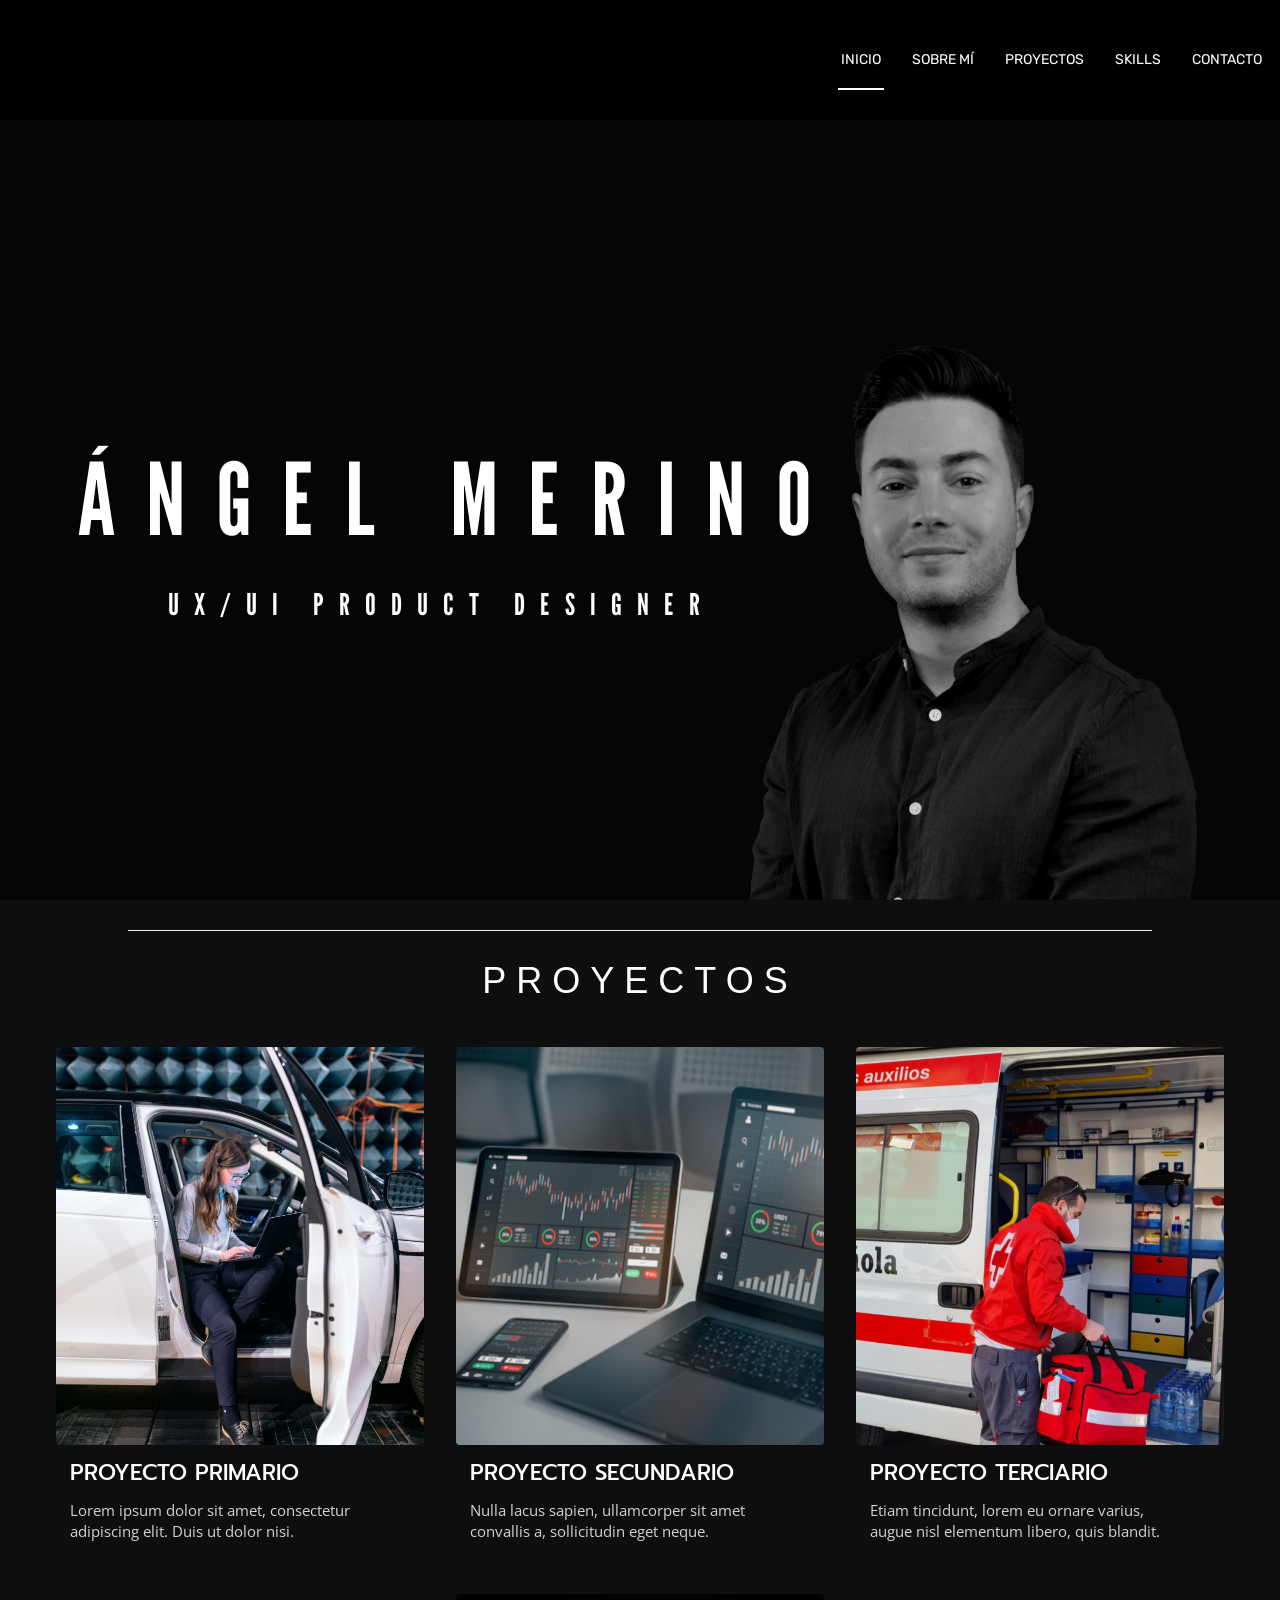
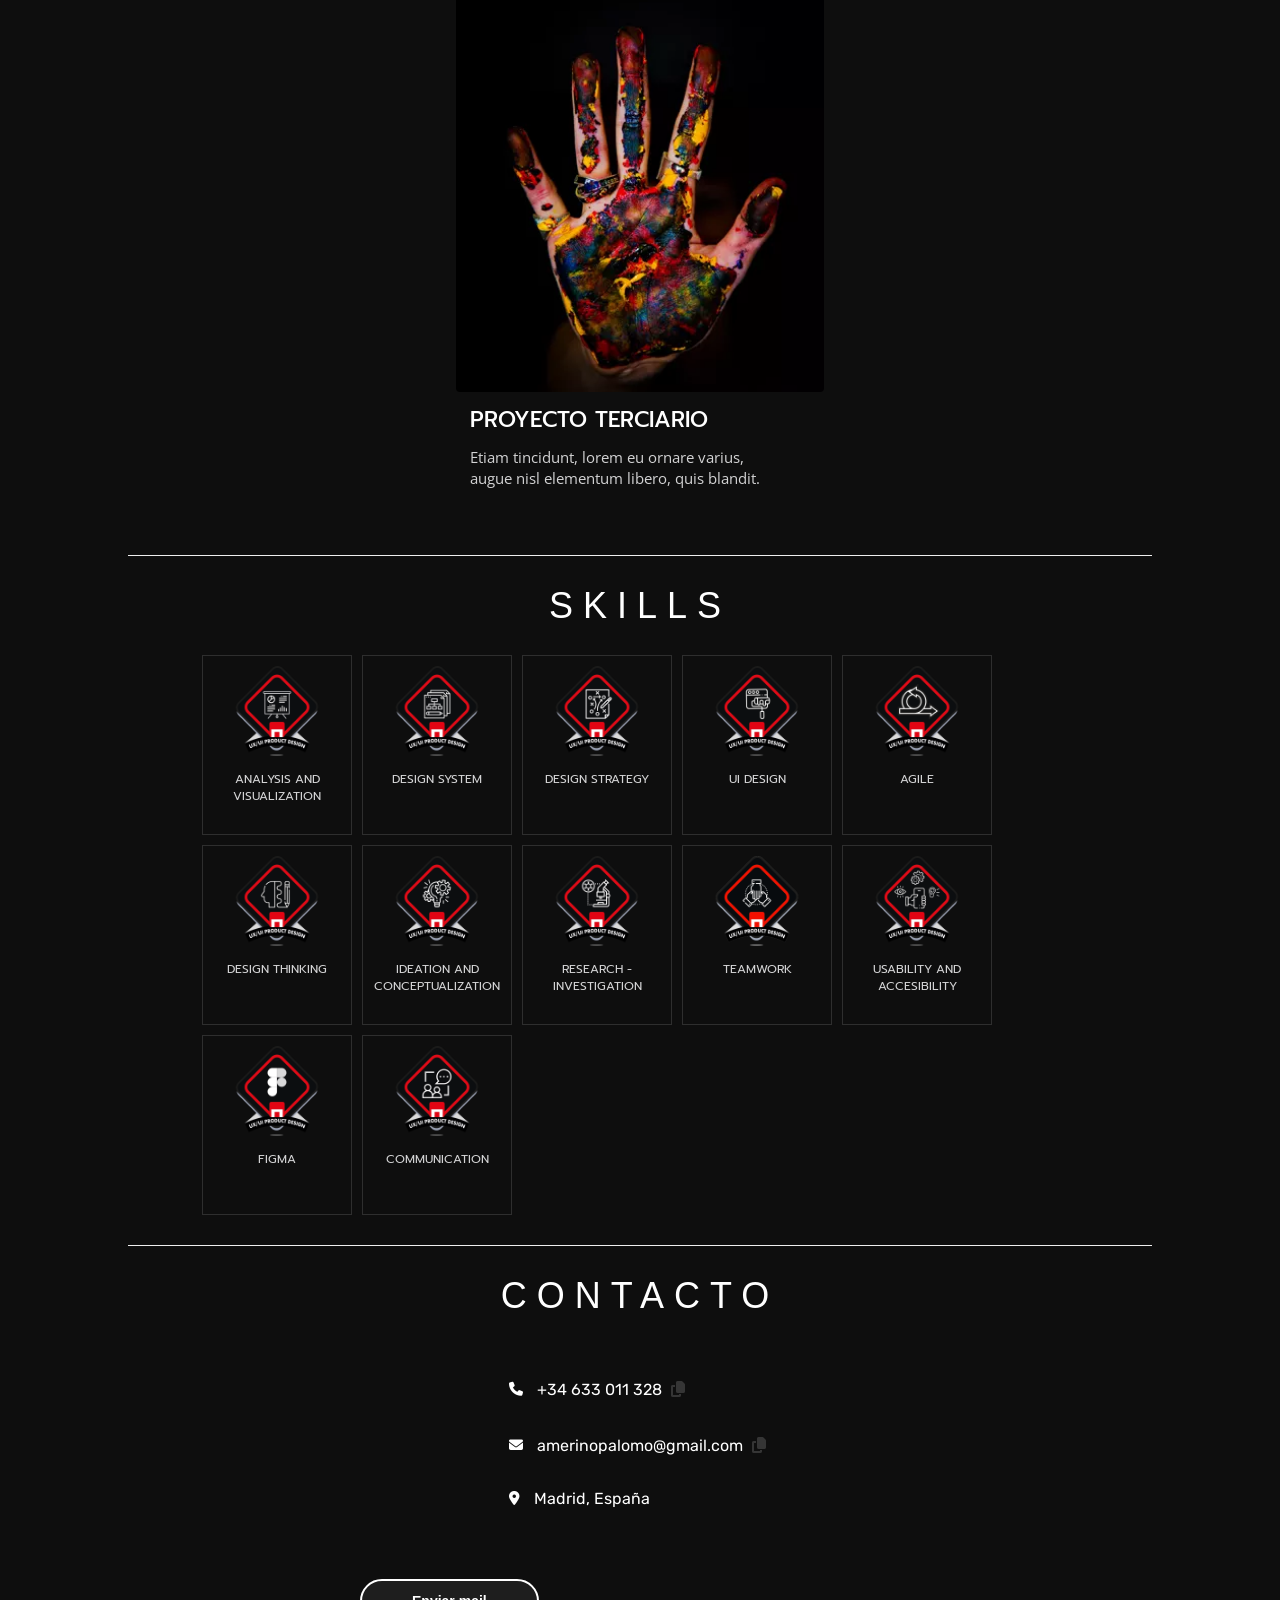
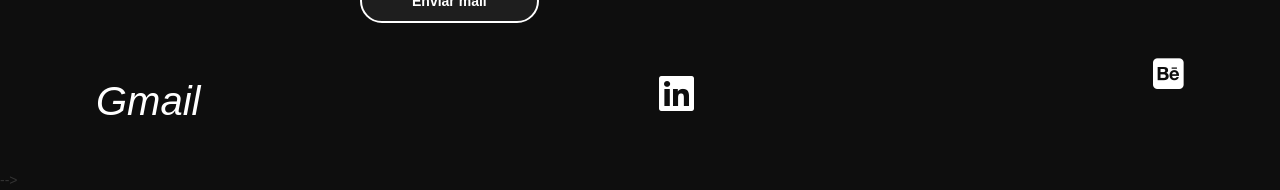
==== commit 86a47a18: "contact section" ====
--- a/index.html
+++ b/index.html
@@ -313,28 +313,39 @@
         </div>
     </section>
     <hr class="spacing">
-<!-- INICIO DE SECCION - CONTACTO 
+<!-- INICIO DE SECCION - CONTACTO -->
     <section class="site-section" id="contact">
+        <h1 class="section-title">Contacto</h1>
         <div class="contact-section">
-            <div class="contact-title">
-                <span>Contacto</span>
-            </div>
             <div class="contact">
-                <div class="contact-media">
-                    <div class="contact-image">
-                        <img src="assets/img/paisaje-genérico.jpg">
-                    </div>
-                </div>
                 <div class="contact-content">
                     <div class="contact-data">
                         <ul>
                             <li>
                                 <i class="fa-solid fa-phone fa-sm" style="color: #fff"></i>
                                 <span>+34 633 011 328</span>
+                                <button onclick="copyToClipboard('+34 633 011 328', 1)" onmouseout="resetCopyMsg(1)" class="data-button">
+                                    <i class="fa-solid fa-copy"></i>
+                                </button>
+                            <div class="copy-msg" id="copy-btn-1">
+                                <span class="copy-msg-1">Copiar</span>
+                                <span class="copy-msg-2">
+                                    <i class="fa-solid fa-check"></i>
+                                </span>
+                             </div>
                             </li>
                             <li>
                                 <i class="fa-solid fa-envelope fa-sm" style="color: #fff"></i>
                                 <span>amerinopalomo@gmail.com</span>
+                                <button onclick="copyToClipboard('amerinopalomo@gmail.com', 2)" onmouseout="resetCopyMsg(2)" class="data-button">
+                                    <i class="fa-solid fa-copy"></i>
+                                </button>
+                                <div class="copy-msg" id="copy-btn-2">
+                                    <span class="copy-msg-1">Copiar</span>
+                                    <span class="copy-msg-2">
+                                        <i class="fa-solid fa-check"></i>
+                                    </span>
+                                 </div>
                             </li>
                             <li>
                                 <i class="fa-sharp fa-solid fa-location-dot fa-sm" style="color: #fff;"></i>
--- a/assets/css/style.css
+++ b/assets/css/style.css
@@ -49,6 +49,7 @@
   font-family: "Rubik",sans-serif;
   color: #fff;
   font-size: 16px;
+  position: relative;
 }
 
 li > span {
@@ -481,10 +482,6 @@
   transform: scale(1.1); 
 }
 
-.proyect-image:hover {
-  border: 1px solid rgba(255, 255, 255, 0.25); 
-}
-
 .proyect-desc {
   text-align: left;
 }
@@ -504,7 +501,8 @@
   color: #d3d3d4;
   font-family: 'Open Sans', sans-serif;
   margin-bottom: 20px;
-  line-height: 1.42857143;;
+  line-height: 1.42857143;
+  text-wrap: balance;
 }
 
 @media only screen and (max-width: 1220px) {
@@ -542,6 +540,7 @@
   flex-wrap: wrap;
   gap: 10px;
   text-align: center;
+  padding-top: 20px;
 } 
 
 .badge-card {
@@ -589,6 +588,7 @@
   text-align: left;
   background-color: transparent;
   transform: rotateY(180deg);
+  text-wrap: balance;
 }
 
 .badge-card-back h1 {
@@ -667,28 +667,15 @@
 
 .contact-section {
   width: 100%;
-  background-color: #0e0e0e;
-  text-align: center;
+  text-align: left;
 }
 
 .contact {
-  width:85%;
-  margin:0 auto;
-  padding:30px;
-  display:flex;
-  flex-wrap:wrap;
-  border-radius:50px;
-}
-
-.contact-media {
-  width:50%;
-  padding-right:30px;
-  flex:1 1;
-  z-index:2;
-}
-
-.contact-media img {
-  width:100%;
+  width: 50%;
+  margin: 0 auto;
+  display: flex;
+  flex-wrap: wrap;
+  justify-content: center;
 }
 
 .contact-content {
@@ -722,7 +709,13 @@
 /*
   box-shadow:  33px 33px 66px #BDBDBD, -33px -33px 66px #FFFFFF;*/
 }
-
+.data-button {
+  background-color: transparent;
+  border: 0;
+}
+.data-button:hover > .copy-msg-1 {
+  display: block;
+}
 .networks {
   margin: 0 auto;
   width:85%;
@@ -732,6 +725,27 @@
   font-size:40px;
   padding:40px 0px 40px 0px;
 }
+/* TOOLTIP */
+
+.copy-msg {
+  visibility: hidden;
+  display: inline;
+  background-color: #323232;
+  color: #e4e4e4;
+  text-align: center;
+  border-radius: 6px;
+  padding: 3px 5px;
+  position: absolute;
+  font-size: 12px;
+  }
+.copy-msg-1 {
+  visibility: block;
+}
+.copy-msg-2 {
+  display: none;
+}
+
+/* FIN TOOLTIP */
 
 @media only screen and (max-width: 967px) {
   .contact-media {
@@ -740,6 +754,21 @@
   .contact {
     width:100%;
   }
+}
+/* -------------------- icons ---------------------- */
+.fa-copy {
+  color: #353535;
+  padding: 5px
+}
+.fa-check {
+  color: #00bf06;
+}
+.data-button:hover > .fa-copy {
+  cursor: pointer;
+  color: #b0b0b0
+}
+.data-button:hover ~ .copy-msg {
+  visibility: visible;
 }
 
 /* width */
